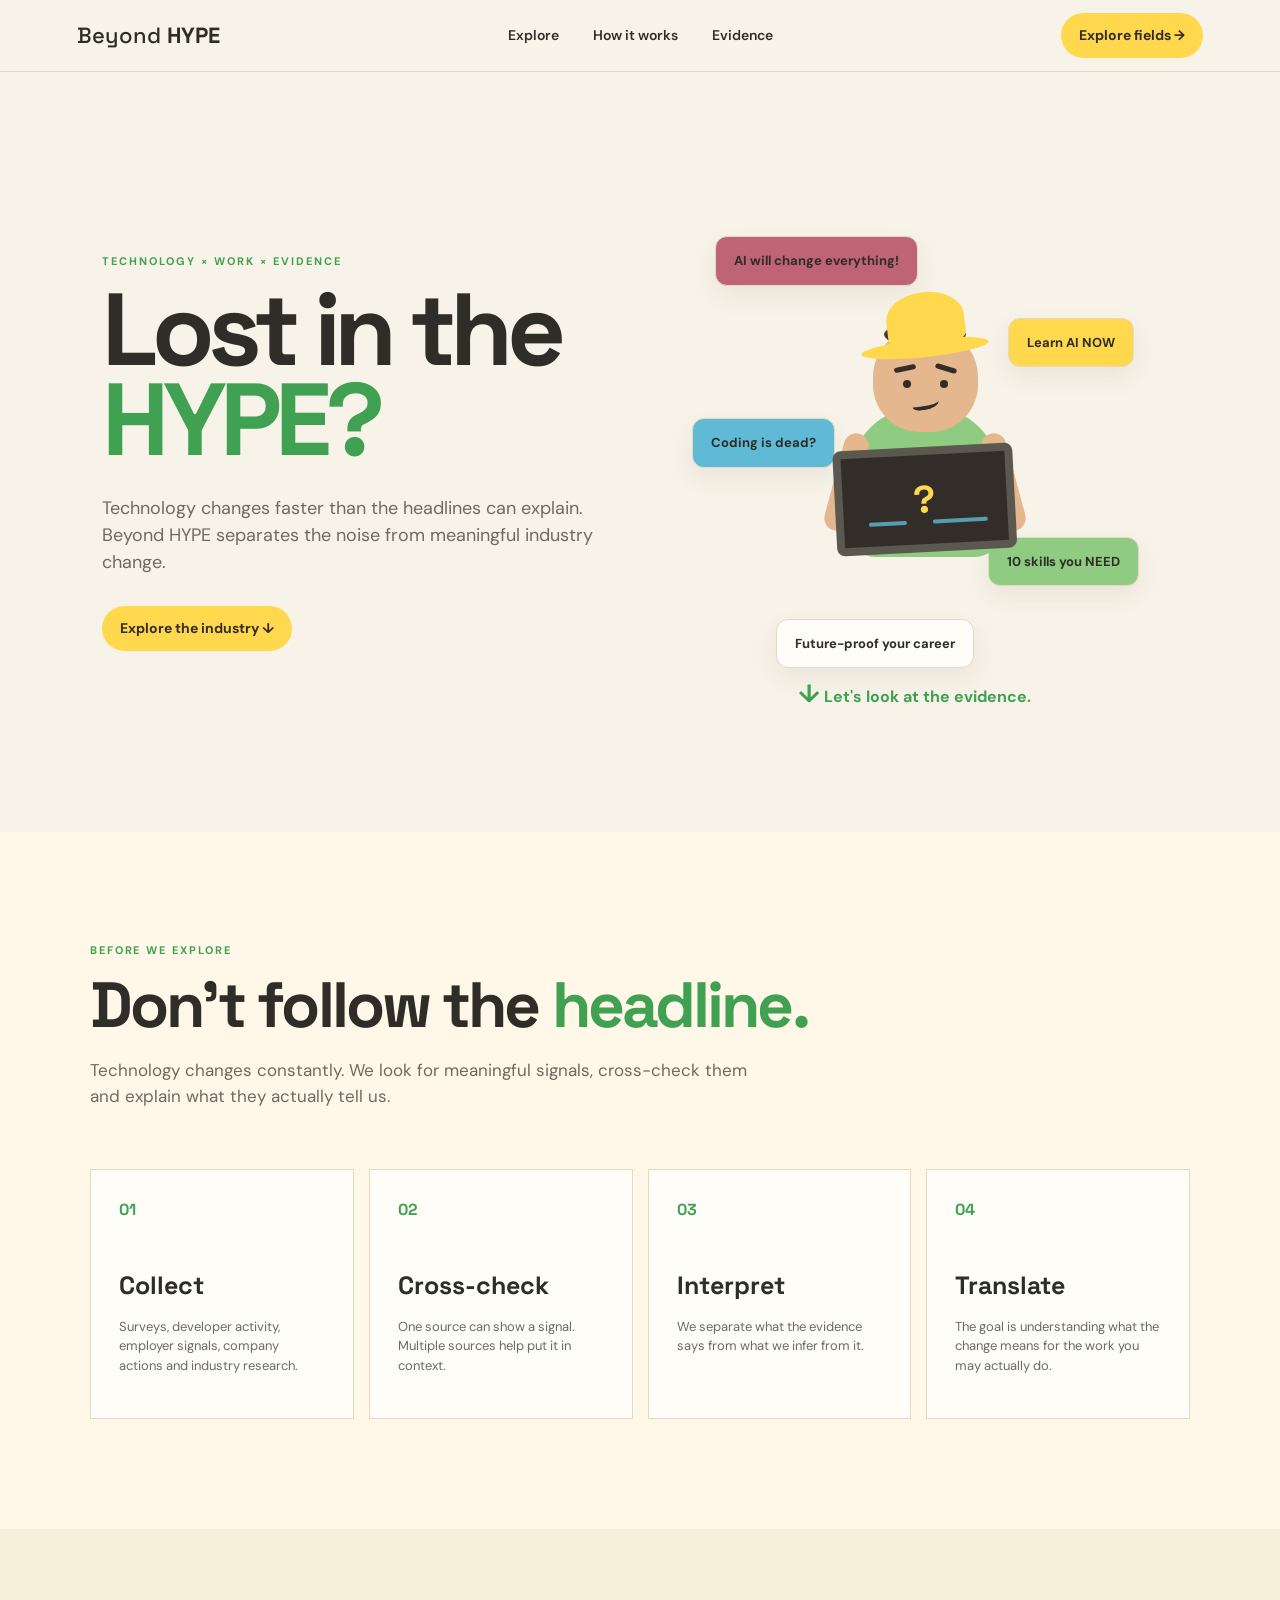
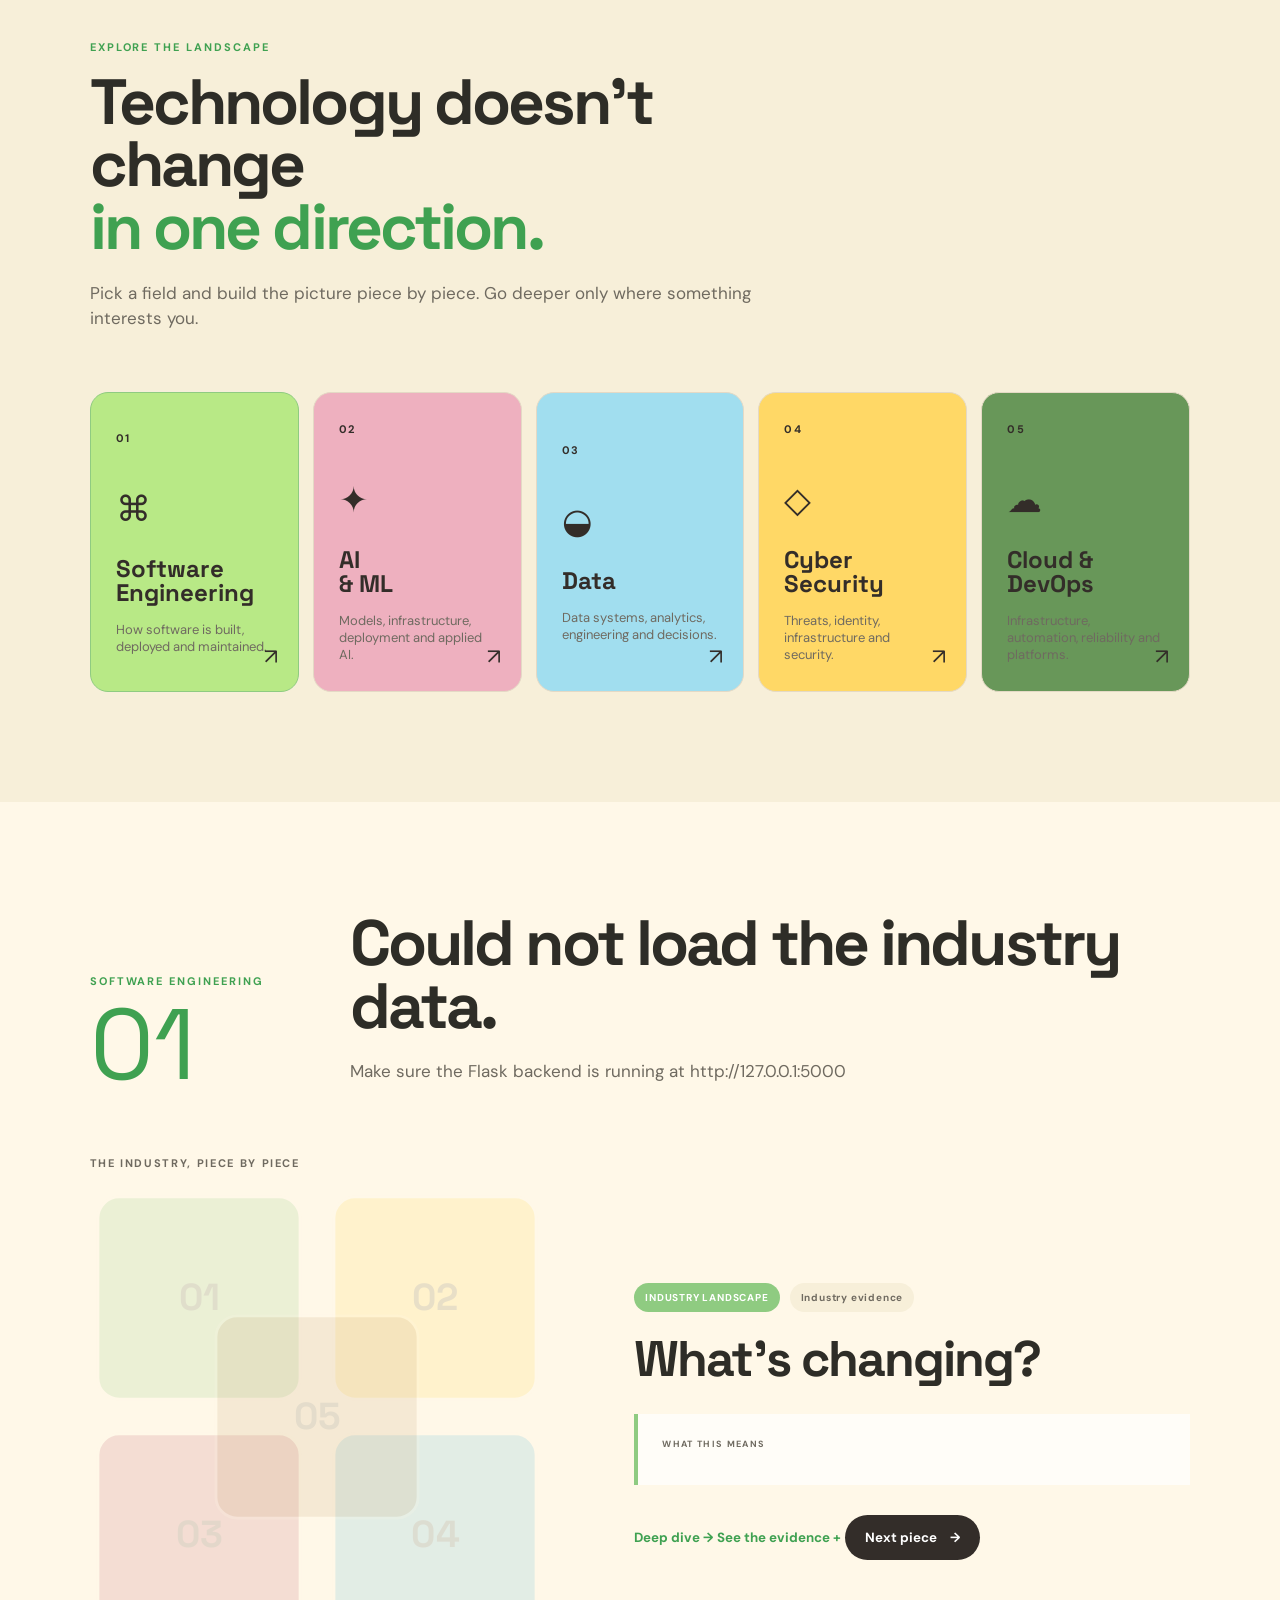
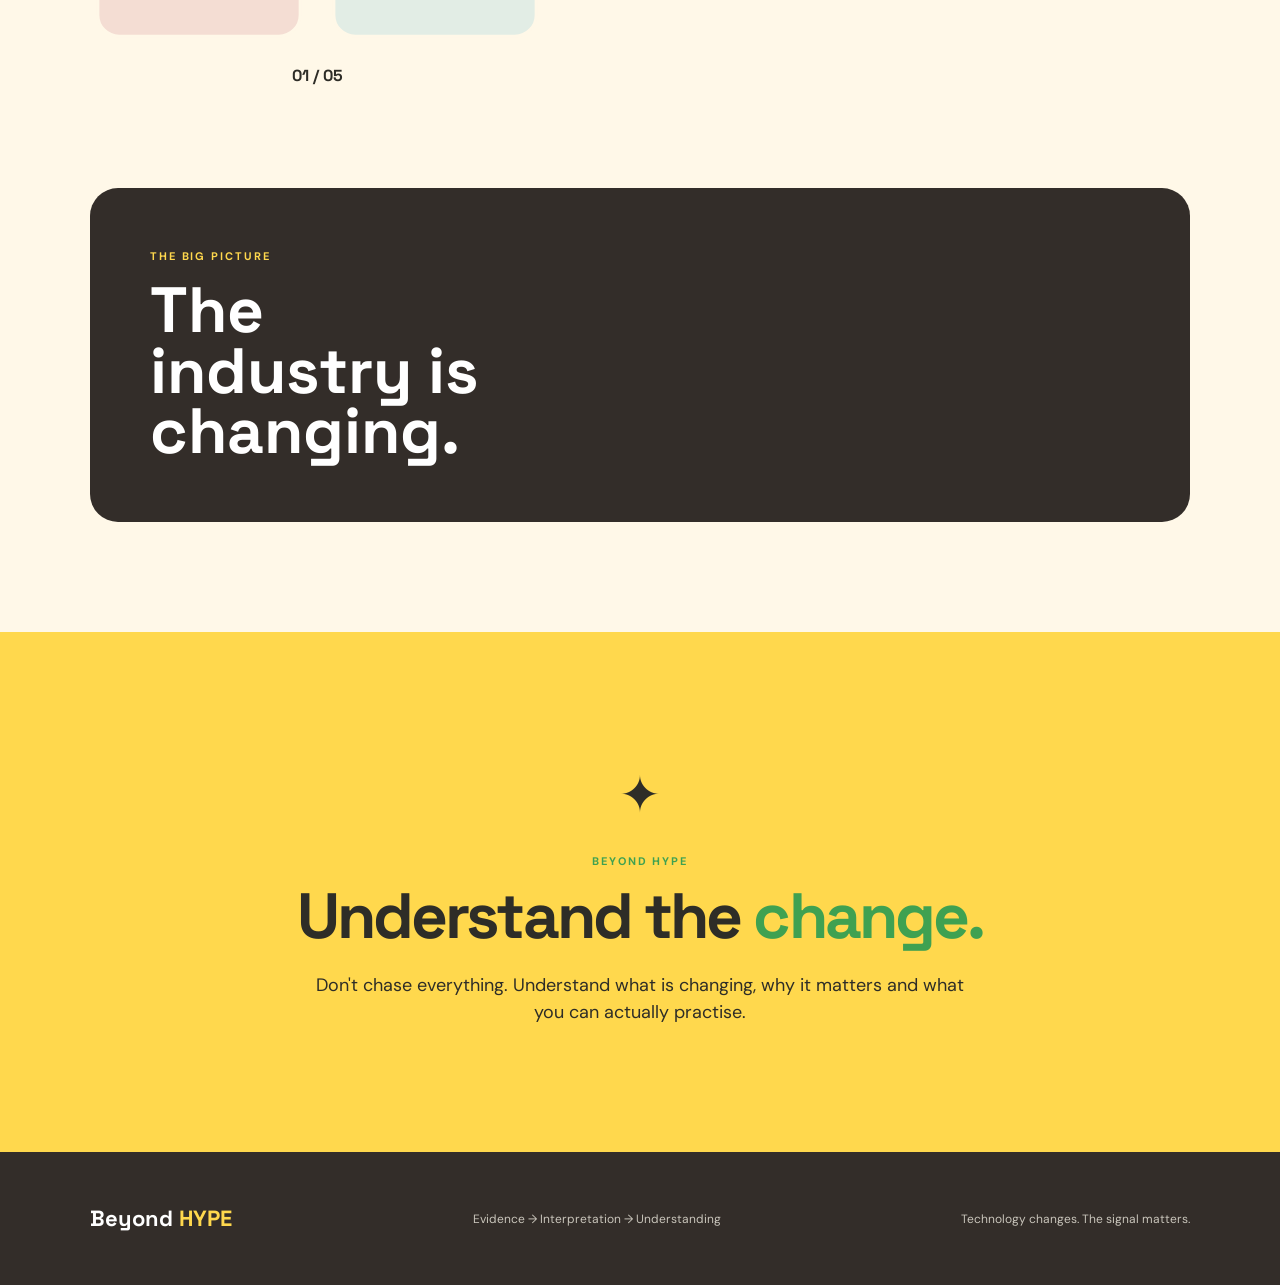
==== Frontend/index.html @ 5b71ec49 "Initial project setup" ====
<!DOCTYPE html>
<html lang="en">
<head>
    <meta charset="UTF-8">
    <meta name="viewport" content="width=device-width, initial-scale=1.0">

    <title>Beyond HYPE</title>

    <link rel="preconnect" href="https://fonts.googleapis.com">
    <link rel="preconnect" href="https://fonts.gstatic.com" crossorigin>

    <link href="https://fonts.googleapis.com/css2?family=DM+Sans:wght@400;500;600;700&family=Space+Grotesk:wght@500;600;700&display=swap" rel="stylesheet">

    <link rel="stylesheet" href="style.css">
</head>

<body>

<!-- ================= NAVBAR ================= -->

<nav class="navbar">

    <div class="nav-logo">
        <span>Beyond</span> HYPE
    </div>

    <div class="nav-links">
        <a href="#explore">Explore</a>
        <a href="#shifts">How it works</a>
        <a href="#method">Evidence</a>
    </div>

    <a href="#explore" class="nav-button">
        Explore fields →
    </a>

</nav>


<!-- ================= HERO ================= -->

<header class="hero">

    <div class="hero-copy">

        <div class="eyebrow">
            TECHNOLOGY × WORK × EVIDENCE
        </div>

        <h1>
            Lost
            in the <span>HYPE?</span>
        </h1>

        <p>
            Technology changes faster than the headlines can explain.
            Beyond HYPE separates the noise from meaningful industry change.
        </p>

        <a href="#explore" class="hero-button">
            Explore the industry ↓
        </a>

    </div>


    <div class="hero-visual">

        <div class="hype-cloud">

            <div class="hype-card card-a">
                AI will change everything!
            </div>

            <div class="hype-card card-b">
                Learn AI NOW
            </div>

            <div class="hype-card card-c">
                Coding is dead?
            </div>

            <div class="hype-card card-d">
                10 skills you NEED
            </div>

            <div class="hype-card card-e">
                Future-proof your career
            </div>

        </div>


        <div class="student-character">

            <div class="student-hat">
                <div class="hat-top"></div>
                <div class="hat-brim"></div>
            </div>

            <div class="character-head">

                <div class="hair"></div>

                <div class="eye eye-left"></div>
                <div class="eye eye-right"></div>

                <div class="brow brow-left"></div>
                <div class="brow brow-right"></div>

                <div class="confused-mouth"></div>

            </div>


            <div class="character-body">

                <div class="character-arm left"></div>
                <div class="character-arm right"></div>

            </div>


            <div class="laptop">

                <div class="laptop-screen">

                    <div class="screen-question">?</div>
                    <div class="screen-line line-one"></div>
                    <div class="screen-line line-two"></div>

                </div>

            </div>

        </div>


        <div class="hero-note">

            <span>↓</span>
            Let's look at the evidence.

        </div>

    </div>

</header>


<!-- ================= METHOD / TRUST ================= -->

<section class="evidence-section" id="method">

    <div class="section-heading">

        <div class="eyebrow">
            BEFORE WE EXPLORE
        </div>

        <h2>
            Don't follow the <span>headline.</span>
        </h2>

        <p>
            Technology changes constantly. We look for meaningful signals,
            cross-check them and explain what they actually tell us.
        </p>

    </div>


    <div class="evidence-method">

        <div class="method-card">

            <span>01</span>

            <h3>Collect</h3>

            <p>
                Surveys, developer activity, employer signals,
                company actions and industry research.
            </p>

        </div>


        <div class="method-card">

            <span>02</span>

            <h3>Cross-check</h3>

            <p>
                One source can show a signal.
                Multiple sources help put it in context.
            </p>

        </div>


        <div class="method-card">

            <span>03</span>

            <h3>Interpret</h3>

            <p>
                We separate what the evidence says
                from what we infer from it.
            </p>

        </div>


        <div class="method-card">

            <span>04</span>

            <h3>Translate</h3>

            <p>
                The goal is understanding what the change
                means for the work you may actually do.
            </p>

        </div>

    </div>

</section>


<!-- ================= EXPLORE ================= -->

<section class="explore-section" id="explore">

    <div class="section-heading">

        <div class="eyebrow">
            EXPLORE THE LANDSCAPE
        </div>

        <h2>
            Technology doesn't change<br>
            <span>in one direction.</span>
        </h2>

        <p>
            Pick a field and build the picture piece by piece.
            Go deeper only where something interests you.
        </p>

    </div>


    <div class="field-grid">

        <button class="field-card active" data-field="software">

            <span class="field-number">01</span>

            <div class="field-icon">⌘</div>

            <h3>
                Software<br>
                Engineering
            </h3>

            <p>
                How software is built, deployed and maintained.
            </p>

            <span class="field-arrow">↗</span>

        </button>


        <button class="field-card" data-field="ai">

            <span class="field-number">02</span>

            <div class="field-icon">✦</div>

            <h3>
                AI<br>
                & ML
            </h3>

            <p>
                Models, infrastructure, deployment and applied AI.
            </p>

            <span class="field-arrow">↗</span>

        </button>


        <button class="field-card" data-field="data">

            <span class="field-number">03</span>

            <div class="field-icon">◒</div>

            <h3>
                Data
            </h3>

            <p>
                Data systems, analytics, engineering and decisions.
            </p>

            <span class="field-arrow">↗</span>

        </button>


        <button class="field-card" data-field="cyber">

            <span class="field-number">04</span>

            <div class="field-icon">◇</div>

            <h3>
                Cyber<br>
                Security
            </h3>

            <p>
                Threats, identity, infrastructure and security.
            </p>

            <span class="field-arrow">↗</span>

        </button>


        <button class="field-card" data-field="cloud">

            <span class="field-number">05</span>

            <div class="field-icon">☁</div>

            <h3>
                Cloud &<br>
                DevOps
            </h3>

            <p>
                Infrastructure, automation, reliability and platforms.
            </p>

            <span class="field-arrow">↗</span>

        </button>

    </div>

</section>


<!-- ================= FIELD EXPLORATION ================= -->

<section class="field-section" id="shifts">

    <div class="field-header">

        <div>

            <div class="eyebrow" id="fieldLabel">
                SOFTWARE ENGINEERING
            </div>

            <div class="field-number-large" id="fieldNumber">
                01
            </div>

        </div>


        <div class="field-intro">

            <h2 id="fieldTitle">
                Let's see what's <span>actually changing.</span>
            </h2>

            <p id="fieldDescription">
                Build the bigger picture one piece at a time.
            </p>

        </div>

    </div>


    <!-- ================= PUZZLE ================= -->

    <div class="puzzle-layout">

        <div class="puzzle-visual">

            <div class="puzzle-label">
                THE INDUSTRY, PIECE BY PIECE
            </div>


            <div class="puzzle-board">

                <div class="puzzle-piece piece-1" id="pieceOne">
                    <span>01</span>
                </div>

                <div class="puzzle-piece piece-2" id="pieceTwo">
                    <span>02</span>
                </div>

                <div class="puzzle-piece piece-3" id="pieceThree">
                    <span>03</span>
                </div>

                <div class="puzzle-piece piece-4" id="pieceFour">
                    <span>04</span>
                </div>

                <div class="puzzle-piece piece-5" id="pieceFive">
                    <span>05</span>
                </div>

            </div>


            <div class="puzzle-status">

                <span id="pieceCurrent">
                    01
                </span>

                /

                <span id="pieceProgress">
                    05
                </span>

            </div>

        </div>


        <div class="puzzle-content">

            <div class="signal-row">

                <span class="signal-badge" id="pieceStatus">
                    INDUSTRY LANDSCAPE
                </span>

                <span class="source-pill" id="pieceSource">
                    Industry evidence
                </span>

            </div>


            <h3 id="pieceTitle">
                What's changing?
            </h3>


            <div class="detail-points" id="piecePoints">
            </div>


            <div class="interpretation-box">

                <div class="mini-label">
                    WHAT THIS MEANS
                </div>

                <ul id="pieceMeaning">
                </ul>

            </div>


            <!-- OPTIONAL DEEP DIVE -->

            <button
                class="evidence-toggle"
                id="deepDiveToggle"
                type="button"
            >
                Deep dive →
            </button>


            <div
                class="evidence-drawer"
                id="deepDivePanel"
            >

                <div class="mini-label" id="deepDiveLabel">
                    DEEP DIVE
                </div>

                <h3 id="deepDiveTitle">
                    Explore further
                </h3>

                <p id="deepDiveIntro">
                </p>

                <div id="deepDiveBody">
                </div>

            </div>


            <!-- EVIDENCE -->

            <button
                class="evidence-toggle"
                id="evidenceToggle"
                type="button"
            >
                See the evidence +
            </button>


            <div
                class="evidence-drawer"
                id="pieceEvidence"
            >

                <div class="evidence-grid">

                    <div>

                        <span class="mini-label">
                            SOURCE
                        </span>

                        <strong id="evidenceSource">
                            —
                        </strong>

                    </div>


                    <div>

                        <span class="mini-label">
                            DATE
                        </span>

                        <strong id="evidenceDate">
                            —
                        </strong>

                    </div>


                    <div>

                        <span class="mini-label">
                            EVIDENCE TYPE
                        </span>

                        <strong id="evidenceType">
                            —
                        </strong>

                    </div>

                </div>


                <div class="evidence-columns">

                    <div>

                        <span class="mini-label">
                            WHAT IT SHOWS
                        </span>

                        <ul id="evidenceShows"></ul>

                    </div>


                    <div>

                        <span class="mini-label">
                            WHAT IT DOES NOT SHOW
                        </span>

                        <ul id="evidenceDoesNot"></ul>

                    </div>

                </div>

            </div>


            <button
                class="next-piece"
                id="nextPiece"
                type="button"
            >
                Next piece <span>→</span>
            </button>

        </div>

    </div>


    <!-- ================= BIG PICTURE ================= -->

    <div class="big-picture" id="bigPicture">

        <div class="big-picture-left">

            <div class="eyebrow">
                THE BIG PICTURE
            </div>

            <h2 id="bigTitle">
                The industry is changing.
            </h2>

        </div>


        <div class="big-picture-right">

            <ul id="bigPoints">
            </ul>

        </div>

    </div>

</section>


<!-- ================= FINAL TAKEAWAY ================= -->

<section class="takeaway-section">

    <div class="takeaway-mark">
        ✦
    </div>

    <div class="eyebrow">
        BEYOND HYPE
    </div>

    <h2 id="takeawayTitle">
        Understand the <span>change.</span>
    </h2>

    <p id="takeawayText">
        Don't chase everything.
        Understand what is changing, why it matters
        and what you can actually practise.
    </p>

</section>


<!-- ================= FOOTER ================= -->

<footer>

    <div class="footer-logo">
        Beyond <span>HYPE</span>
    </div>

    <p>
        Evidence → Interpretation → Understanding
    </p>

    <span>
        Technology changes. The signal matters.
    </span>

</footer>


<script src="script.js"></script>

</body>
</html>
---- Frontend/style.css ----
/* ================= RESET ================= */

* {
    margin: 0;
    padding: 0;
    box-sizing: border-box;
}

html {
    scroll-behavior: smooth;
}

body {
    font-family: "DM Sans", sans-serif;
    background: #f8f3e8;
    color: #2e2d27;
    line-height: 1.5;
}

button,
a {
    font-family: inherit;
}

button {
    cursor: pointer;
}


/* ================= COLORS ================= */

:root {
    --cream: #FFF8E8;
    --cream-dark: #F7EFD9;
    --green: #8FCB81;
    --green-dark: #3fa151;
    --pink: #bf6474;
    --yellow: #FFD84D;
    --blue: #60bad5;
    --brown: #332D29;
    --muted: #6F6A60;
    --white: #FFFDF8;
    --line: #E4D9C5;
}


/* ================= NAVBAR ================= */

.navbar {
    position: sticky;
    top: 0;
    z-index: 100;
    height: 72px;

    display: flex;
    align-items: center;
    justify-content: space-between;

    padding: 0 6vw;

    background: rgba(248, 243, 232, 0.94);
    backdrop-filter: blur(12px);

    border-bottom: 1px solid var(--line);
}

.nav-logo {
    font-family: "Space Grotesk", sans-serif;
    font-size: 22px;
    font-weight: 700;
}

.nav-logo span {
    font-weight: 500;
}

.nav-links {
    display: flex;
    gap: 34px;
}

.nav-links a {
    color: var(--brown);
    text-decoration: none;
    font-size: 14px;
    font-weight: 600;
}

.nav-button,
.hero-button {
    text-decoration: none;
    color: var(--brown);
    background: var(--yellow);
    padding: 12px 18px;
    border-radius: 30px;
    font-weight: 700;
    font-size: 14px;
}


/* ================= COMMON ================= */

section {
    padding: 110px 7vw;
}

.eyebrow {
    font-size: 11px;
    letter-spacing: 0.18em;
    font-weight: 700;
    color: var(--green-dark);
    margin-bottom: 15px;
}

.section-heading {
    max-width: 780px;
    margin-bottom: 60px;
}

.section-heading h2,
.field-intro h2,
.now-intro h2,
.emerging-copy h2,
.takeaway-section h2 {
    font-family: "Space Grotesk", sans-serif;
    font-size: clamp(40px, 5vw, 68px);
    line-height: 0.98;
    letter-spacing: -0.045em;
}

.section-heading h2 span,
.field-intro h2 span,
.now-intro h2 span,
.emerging-copy h2 span,
.takeaway-section h2 span {
    color: var(--green-dark);
}

.section-heading p,
.field-intro p,
.now-intro p,
.emerging-copy > p {
    margin-top: 22px;
    max-width: 680px;
    color: var(--muted);
    font-size: 17px;
}


/* ================= HERO ================= */

.hero {
    min-height: 760px;

    display: grid;
    grid-template-columns: 1fr 1fr;
    gap: 5vw;

    align-items: center;

    padding: 100px 8vw;

    overflow: hidden;
}

.hero-copy h1 {
    font-family: "Space Grotesk", sans-serif;
    font-size: clamp(60px, 8vw, 115px);
    line-height: 0.88;
    letter-spacing: -0.065em;
}

.hero-copy h1 span {
    color: var(--green-dark);
}

.hero-copy p {
    max-width: 560px;
    margin: 30px 0;
    color: var(--muted);
    font-size: 18px;
}

.hero-button {
    display: inline-block;
}

.hero-visual {
    min-height: 520px;
    position: relative;
}

.hype-cloud {
    position: absolute;
    inset: 20px;
}

.hype-card {
    position: absolute;
    background: var(--white);
    padding: 14px 18px;
    border-radius: 12px;
    border: 1px solid var(--line);
    box-shadow: 0 10px 25px rgba(70, 55, 35, 0.08);
    font-weight: 700;
    font-size: 13px;
    animation: float 5s ease-in-out infinite;
}

.card-a {
    top: 5%;
    left: 5%;
    background: var(--pink);
}

.card-b {
    top: 22%;
    right: 5%;
    background: var(--yellow);
}

.card-c {
    top: 43%;
    left: 0;
    background: var(--blue);
}

.card-d {
    bottom: 22%;
    right: 4%;
    background: var(--green);
}

.card-e {
    bottom: 5%;
    left: 18%;
    background: var(--white);
}

.student-character {
    position: absolute;
    width: 260px;
    height: 300px;
    left: 50%;
    top: 48%;
    transform: translate(-50%, -50%);
}

.character-head {
    width: 105px;
    height: 105px;
    background: #e4b78f;
    border-radius: 50%;
    position: absolute;
    left: 78px;
    top: 30px;
    z-index: 2;
}

.eye {
    width: 7px;
    height: 7px;
    background: var(--brown);
    border-radius: 50%;
    position: absolute;
    top: 52px;
}

.eye-left {
    left: 32px;
}

.eye-right {
    right: 32px;
}

.character-body {
    position: absolute;
    width: 150px;
    height: 150px;
    left: 55px;
    top: 115px;
    background: var(--green);
    border-radius: 70px 70px 25px 25px;
}

.character-arm {
    position: absolute;
    width: 25px;
    height: 100px;
    background: #e4b78f;
    border-radius: 20px;
    top: 25px;
}

.character-arm.left {
    left: -16px;
    transform: rotate(15deg);
}

.character-arm.right {
    right: -16px;
    transform: rotate(-15deg);
}

.laptop {
    position: absolute;
    z-index: 3;
    width: 180px;
    height: 115px;
    left: 40px;
    top: 155px;
    transform: rotate(-3deg);
}

.laptop-screen {
    width: 180px;
    height: 105px;
    background: var(--brown);
    border: 8px solid #5a584f;
    border-radius: 8px;
    display: flex;
    justify-content: center;
    align-items: center;
}

.laptop-screen span {
    color: var(--yellow);
    font-size: 38px;
    font-family: "Space Grotesk";
}

.hero-note {
    position: absolute;
    bottom: 0;
    left: 25%;
    font-weight: 700;
    color: var(--green-dark);
}

.hero-note span {
    font-size: 25px;
}

@keyframes float {
    0%, 100% {
        transform: translateY(0) rotate(-2deg);
    }

    50% {
        transform: translateY(-12px) rotate(2deg);
    }
}


/* ================= EXPLORE ================= */

.explore-section {
    background: var(--cream-dark);
}

.field-grid {
    display: grid;
    grid-template-columns: repeat(5, 1fr);
    gap: 14px;
}

.field-card {
    min-height: 300px;
    border: 1px solid var(--line);
    background: var(--white);
    border-radius: 18px;
    padding: 25px;
    text-align: left;
    position: relative;
    transition: 0.3s ease;
    color: var(--brown);
}

.field-card:hover,
.field-card.active {
    transform: translateY(-8px);
    border-color: var(--green);
}

.field-card:nth-child(1) {
    background: #B8E986;
}

.field-card:nth-child(2) {
    background: #eeb0bf;
}

.field-card:nth-child(3) {
    background: #a1deef;
}

.field-card:nth-child(4) {
    background: #FFD866;
}

.field-card:nth-child(5) {
    background: #689759;
}

.field-number {
    font-size: 11px;
    letter-spacing: 0.15em;
    font-weight: 700;
}

.field-icon {
    font-size: 35px;
    margin: 40px 0 25px;
}

.field-card h3 {
    font-family: "Space Grotesk";
    font-size: 24px;
    line-height: 1;
}

.field-card p {
    color: var(--muted);
    font-size: 13px;
    margin-top: 16px;
}

.field-arrow {
    position: absolute;
    right: 20px;
    bottom: 20px;
    font-size: 22px;
}


/* ================= FIELD SECTION ================= */

.field-section {
    background: var(--cream);
}

.field-header {
    display: grid;
    grid-template-columns: 0.4fr 1.6fr;
    gap: 50px;
    align-items: end;
    margin-bottom: 70px;
}

.field-number-large {
    font-family: "Space Grotesk";
    font-size: 100px;
    line-height: 0.8;
    color: #3fa151;
    opacity: 1.00;
}

.puzzle-layout {
    display: grid;
    grid-template-columns: 0.9fr 1.1fr;
    gap: 7vw;
    align-items: center;
}

.puzzle-visual {
    position: sticky;
    top: 130px;
}

.puzzle-label {
    font-size: 11px;
    font-weight: 700;
    letter-spacing: 0.15em;
    margin-bottom: 18px;
    color: var(--muted);
}

.puzzle-board {
    width: min(460px, 100%);
    aspect-ratio: 1;
    position: relative;
    margin: auto;
}

.puzzle-piece {
    position: absolute;
    width: 48%;
    height: 48%;
    border-radius: 24px;
    border: 3px solid var(--cream);
    display: flex;
    align-items: center;
    justify-content: center;
    font-family: "Space Grotesk";
    font-size: 40px;
    font-weight: 700;
    opacity: 0.18;
    transform: scale(0.94);
    transition: 0.6s ease;
}

.puzzle-piece span {
    opacity: 0.6;
}

.puzzle-piece.active {
    opacity: 1;
    transform: scale(1);
}

.puzzle-piece.done {
    opacity: 0.75;
    transform: scale(0.98);
}

.piece-1 {
    left: 0;
    top: 0;
    background: var(--green);
}

.piece-2 {
    right: 0;
    top: 0;
    background: var(--yellow);
}

.piece-3 {
    left: 0;
    bottom: 0;
    background: var(--pink);
}

.piece-4 {
    right: 0;
    bottom: 0;
    background: var(--blue);
}

.piece-5 {
    left: 26%;
    top: 26%;
    background: #c7a77a;
}

.puzzle-status {
    text-align: center;
    margin-top: 20px;
    font-family: "Space Grotesk";
    font-weight: 700;
}

.puzzle-content {
    max-width: 720px;
}

.signal-row {
    display: flex;
    align-items: center;
    gap: 10px;
    margin-bottom: 22px;
    flex-wrap: wrap;
}

.signal-badge,
.source-pill {
    padding: 7px 11px;
    border-radius: 20px;
    font-size: 10px;
    letter-spacing: 0.08em;
    font-weight: 700;
}

.signal-badge {
    background: var(--green);
    color: white;
}

.source-pill {
    background: var(--cream-dark);
    color: var(--muted);
}

.puzzle-content h3 {
    font-family: "Space Grotesk";
    font-size: clamp(30px, 4vw, 50px);
    line-height: 1;
    letter-spacing: -0.04em;
    margin-bottom: 30px;
}

.detail-points ul,
.interpretation-box ul,
.big-picture-right ul {
    list-style: none;
}

.detail-point {
    display: flex;
    gap: 14px;
    padding: 12px 0;
    border-bottom: 1px solid var(--line);
    font-size: 15px;
}

.detail-point::before {
    content: "•";
    color: var(--green-dark);
    font-size: 20px;
    line-height: 1;
}

.interpretation-box {
    background: var(--white);
    padding: 24px;
    margin-top: 28px;
    border-left: 4px solid var(--green);
}

.mini-label {
    display: block;
    font-size: 9px;
    letter-spacing: 0.15em;
    font-weight: 700;
    color: var(--muted);
    margin-bottom: 10px;
}

.interpretation-box li {
    font-size: 14px;
    margin: 7px 0;
}

.evidence-toggle {
    background: none;
    border: none;
    margin-top: 22px;
    font-weight: 700;
    color: var(--green-dark);
    padding: 0;
}

.evidence-drawer {
    display: none;
    margin-top: 18px;
    padding: 22px;
    background: #eee7da;
    border-radius: 12px;
}

.evidence-drawer.open {
    display: block;
}

.evidence-grid {
    display: grid;
    grid-template-columns: repeat(3, 1fr);
    gap: 20px;
    margin-bottom: 25px;
}

.evidence-grid strong {
    display: block;
    font-size: 13px;
}

.evidence-columns {
    display: grid;
    grid-template-columns: 1fr 1fr;
    gap: 30px;
}

.evidence-columns ul {
    padding-left: 17px;
}

.evidence-columns li {
    font-size: 12px;
    margin-bottom: 7px;
}

.next-piece {
    margin-top: 30px;
    background: var(--brown);
    color: white;
    border: none;
    padding: 14px 20px;
    border-radius: 30px;
    font-weight: 700;
}

.next-piece span {
    margin-left: 10px;
}


/* ================= BIG PICTURE ================= */

.big-picture {
    margin-top: 100px;
    padding: 60px;
    background: var(--brown);
    color: white;
    border-radius: 28px;

    display: grid;
    grid-template-columns: 0.8fr 1.2fr;
    gap: 60px;
}

.big-picture .eyebrow {
    color: var(--yellow);
}

.big-picture h2 {
    font-family: "Space Grotesk";
    font-size: clamp(38px, 5vw, 65px);
    line-height: 0.95;
}

.big-picture-right li {
    padding: 14px 0;
    border-bottom: 1px solid rgba(255,255,255,0.18);
    font-size: 16px;
}


/* ================= NOW WHAT ================= */

.now-section {
    background: #e5eddc;
}

.now-intro {
    max-width: 800px;
    margin-bottom: 55px;
}

.action-grid {
    display: grid;
    grid-template-columns: repeat(3, 1fr);
    gap: 18px;
}

.action-card {
    background: var(--white);
    padding: 30px;
    min-height: 230px;
    border-radius: 18px;
    border: 1px solid var(--line);
}

.action-card span {
    display: block;
    color: var(--green-dark);
    font-size: 12px;
    font-weight: 700;
    margin-bottom: 35px;
}

.action-card h3 {
    font-family: "Space Grotesk";
    font-size: 24px;
    margin-bottom: 12px;
}

.action-card li {
    margin: 7px 0;
    font-size: 14px;
}


/* ================= ROLES ================= */

.roles-section {
    background: var(--cream-dark);
}

.roles-grid {
    display: grid;
    grid-template-columns: repeat(3, 1fr);
    gap: 20px;
}

.role-card {
    background: var(--white);
    padding: 30px;
    border-radius: 18px;
    border: 1px solid var(--line);
}

.role-top {
    display: flex;
    justify-content: space-between;
    align-items: center;
    margin-bottom: 35px;
}

.role-category {
    font-size: 10px;
    font-weight: 700;
    letter-spacing: 0.12em;
    color: var(--muted);
}

.role-status {
    font-size: 10px;
    font-weight: 700;
    padding: 6px 9px;
    border-radius: 20px;
}

.role-status.evolving {
    background: #dbe8d5;
    color: #496244;
}

.role-status.exposure {
    background: #f1d4ce;
    color: #864f47;
}

.role-status.growing {
    background: #d8e8ef;
    color: #426777;
}

.role-card h3 {
    font-family: "Space Grotesk";
    font-size: 28px;
    margin-bottom: 25px;
}

.task-row {
    padding: 11px 0;
    border-bottom: 1px solid var(--line);
}

.task-name {
    font-size: 13px;
    font-weight: 600;
}

.task-effect {
    display: block;
    font-size: 11px;
    color: var(--muted);
    margin-top: 3px;
}


/* ================= EMERGING ================= */

.emerging-section {
    display: grid;
    grid-template-columns: 1.2fr 0.8fr;
    gap: 80px;
    align-items: center;
    background: #dfeef0;
}

.emerging-note {
    margin-top: 30px;
    display: inline-block;
    padding: 12px 15px;
    background: var(--white);
    font-size: 12px;
    border-left: 3px solid var(--blue);
}

.emerging-list {
    border-top: 1px solid #c7d8da;
}

.emerging-item {
    display: flex;
    align-items: center;
    gap: 25px;
    padding: 25px 0;
    border-bottom: 1px solid #c7d8da;
}

.emerging-item span {
    font-family: "Space Grotesk";
    color: var(--muted);
}

.emerging-item strong {
    font-family: "Space Grotesk";
    font-size: 22px;
}


/* ================= EVIDENCE ================= */

.evidence-section {
    background: var(--cream);
}

.evidence-method {
    display: grid;
    grid-template-columns: repeat(4, 1fr);
    gap: 15px;
}

.method-card {
    padding: 28px;
    background: var(--white);
    border: 1px solid var(--line);
    min-height: 250px;
}

.method-card span {
    color: var(--green-dark);
    font-family: "Space Grotesk";
    font-weight: 700;
}

.method-card h3 {
    font-family: "Space Grotesk";
    font-size: 25px;
    margin: 45px 0 12px;
}

.method-card p {
    color: var(--muted);
    font-size: 13px;
}


/* ================= TAKEAWAY ================= */

.takeaway-section {
    text-align: center;
    background: var(--yellow);
    min-height: 520px;

    display: flex;
    flex-direction: column;
    align-items: center;
    justify-content: center;
}

.takeaway-mark {
    font-size: 50px;
    margin-bottom: 20px;
}

.takeaway-section p {
    max-width: 650px;
    margin-top: 25px;
    font-size: 18px;
}


/* ================= FOOTER ================= */

footer {
    padding: 50px 7vw;
    background: var(--brown);
    color: white;

    display: flex;
    justify-content: space-between;
    align-items: center;
    gap: 20px;
}

.footer-logo {
    font-family: "Space Grotesk";
    font-size: 22px;
    font-weight: 700;
}

.footer-logo span {
    color: var(--yellow);
}

footer p,
footer > span {
    color: #c9c5bb;
    font-size: 12px;
}


/* ================= RESPONSIVE ================= */

@media (max-width: 1000px) {

    .nav-links {
        display: none;
    }

    .hero {
        grid-template-columns: 1fr;
    }

    .field-grid {
        grid-template-columns: repeat(2, 1fr);
    }

    .puzzle-layout,
    .field-header,
    .big-picture,
    .emerging-section {
        grid-template-columns: 1fr;
    }

    .puzzle-visual {
        position: static;
    }

    .roles-grid,
    .action-grid {
        grid-template-columns: 1fr 1fr;
    }

    .evidence-method {
        grid-template-columns: 1fr 1fr;
    }
}

@media (max-width: 650px) {

    section {
        padding: 75px 5vw;
    }

    .hero {
        padding: 70px 5vw;
    }

    .field-grid,
    .roles-grid,
    .action-grid,
    .evidence-method {
        grid-template-columns: 1fr;
    }

    .big-picture {
        padding: 35px 25px;
    }

    .evidence-grid,
    .evidence-columns {
        grid-template-columns: 1fr;
    }

    .navbar {
        padding: 0 5vw;
    }

    .nav-button {
        display: none;
    }

    footer {
        flex-direction: column;
        align-items: flex-start;
    }
}

/* ================= STUDENT CHARACTER ================= */

.student-hat {
    position: absolute;
    z-index: 6;
    width: 125px;
    height: 70px;
    left: 68px;
    top: 0;
}

.hat-top {
    position: absolute;
    width: 78px;
    height: 52px;
    left: 23px;
    top: 0;

    background: var(--yellow);

    border-radius: 55% 55% 18% 18%;

    transform: rotate(-7deg);
}

.hat-brim {
    position: absolute;
    width: 128px;
    height: 18px;
    left: -2px;
    bottom: 5px;

    background: var(--yellow);

    border-radius: 50%;

    transform: rotate(-6deg);
}


/* FACE */

.character-head {
    width: 105px;
    height: 105px;

    background: #e4b78f;

    border-radius: 48% 48% 45% 45%;

    position: absolute;

    left: 78px;
    top: 35px;

    z-index: 4;
}


/* little hair showing under hat */

.hair {
    position: absolute;

    width: 82px;
    height: 25px;

    left: 11px;
    top: -5px;

    background: #49382e;

    border-radius: 50%;
}


/* EYES */

.eye {
    position: absolute;

    width: 8px;
    height: 8px;

    background: var(--brown);

    border-radius: 50%;

    top: 53px;

    z-index: 2;
}

.eye-left {
    left: 30px;
}

.eye-right {
    right: 30px;
}


/* CONFUSED EYEBROWS */

.brow {
    position: absolute;

    width: 22px;
    height: 5px;

    background: var(--brown);

    border-radius: 10px;

    top: 39px;
}

.brow-left {
    left: 21px;
    transform: rotate(-12deg);
}

.brow-right {
    right: 21px;
    transform: rotate(17deg);
}


/* LOPSIDED / CONFUSED MOUTH */

.confused-mouth {
    position: absolute;

    width: 27px;
    height: 13px;

    left: 39px;
    top: 70px;

    border-bottom: 4px solid var(--brown);

    border-radius: 0 0 60% 35%;

    transform: rotate(-8deg);
}


/* BODY */

.character-body {
    position: absolute;

    width: 150px;
    height: 150px;

    left: 55px;
    top: 115px;

    background: var(--green);

    border-radius: 70px 70px 25px 25px;

    z-index: 2;
}


/* ARMS */

.character-arm {
    position: absolute;

    width: 25px;
    height: 100px;

    background: #e4b78f;

    border-radius: 20px;

    top: 25px;
}

.character-arm.left {
    left: -16px;
    transform: rotate(15deg);
}

.character-arm.right {
    right: -16px;
    transform: rotate(-15deg);
}


/* LAPTOP */

.laptop {
    position: absolute;

    z-index: 7;

    width: 180px;
    height: 115px;

    left: 40px;
    top: 155px;

    transform: rotate(-3deg);
}

.laptop-screen {
    width: 180px;
    height: 105px;

    background: var(--brown);

    border: 8px solid #5a584f;

    border-radius: 8px;

    position: relative;

    display: flex;
    align-items: center;
    justify-content: center;
}

.screen-question {
    color: var(--yellow);

    font-family: "Space Grotesk";

    font-size: 38px;

    font-weight: 700;
}

.screen-line {
    position: absolute;

    height: 4px;

    background: var(--blue);

    border-radius: 4px;

    opacity: 0.8;
}

.line-one {
    width: 38px;
    left: 25px;
    bottom: 20px;
}

.line-two {
    width: 55px;
    right: 20px;
    bottom: 20px;
}

/* =========================================================
   DEEP DIVE
   Uses the existing Beyond HYPE visual language
========================================================= */

#deepDivePanel {
    margin-top: 14px;
}

#deepDivePanel h3 {
    margin: 8px 0 10px;
}

#deepDivePanel > p {
    margin-bottom: 18px;
    color: var(--muted);
    line-height: 1.6;
}

.deep-dive-list {
    display: grid;
    gap: 12px;
}

.deep-dive-item {
    padding: 14px 16px;
    border-left: 3px solid var(--green);
    background: rgba(255,255,255,0.45);
}

.deep-dive-item strong {
    display: block;
    margin-bottom: 5px;
}

.deep-dive-item p {
    margin: 0;
    color: var(--muted);
    line-height: 1.55;
}

.deep-dive-step {
    display: grid;
    grid-template-columns: 42px 1fr;
    gap: 12px;
    align-items: start;
    padding: 12px 0;
    border-bottom: 1px solid var(--line);
}

.deep-dive-step:last-child {
    border-bottom: none;
}

.deep-dive-step > span {
    font-weight: 700;
    font-family: "Space Grotesk", sans-serif;
}

.deep-dive-step h4 {
    margin: 0 0 4px;
    font-size: 0.95rem;
}

.deep-dive-step p {
    margin: 0;
    color: var(--muted);
    line-height: 1.5;
}

.deep-dive-tags {
    display: flex;
    flex-wrap: wrap;
    gap: 8px;
    margin-top: 14px;
}

.deep-dive-tag {
    padding: 7px 10px;
    border: 1px solid var(--line);
    font-size: 0.78rem;
    font-weight: 600;
    background: var(--white);
}

@media (max-width: 700px) {

    .deep-dive-step {
        grid-template-columns: 32px 1fr;
    }

}
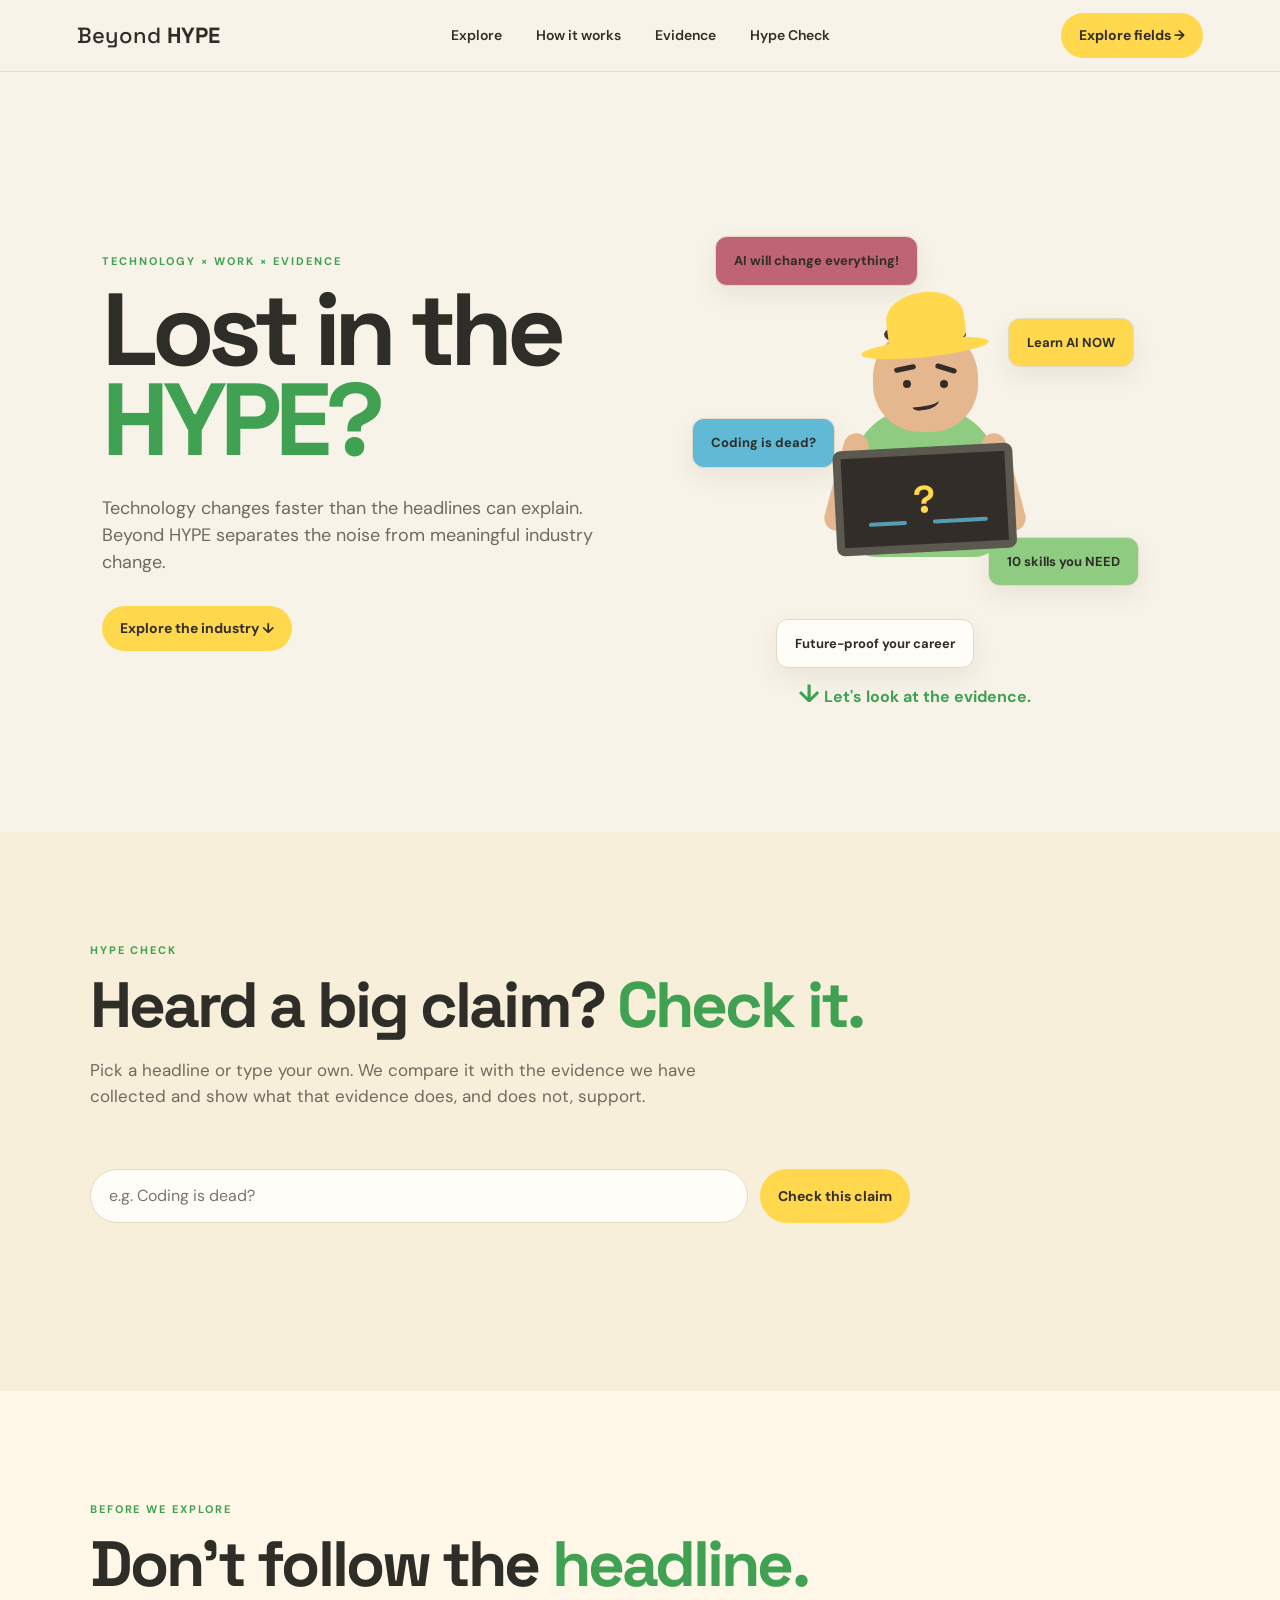
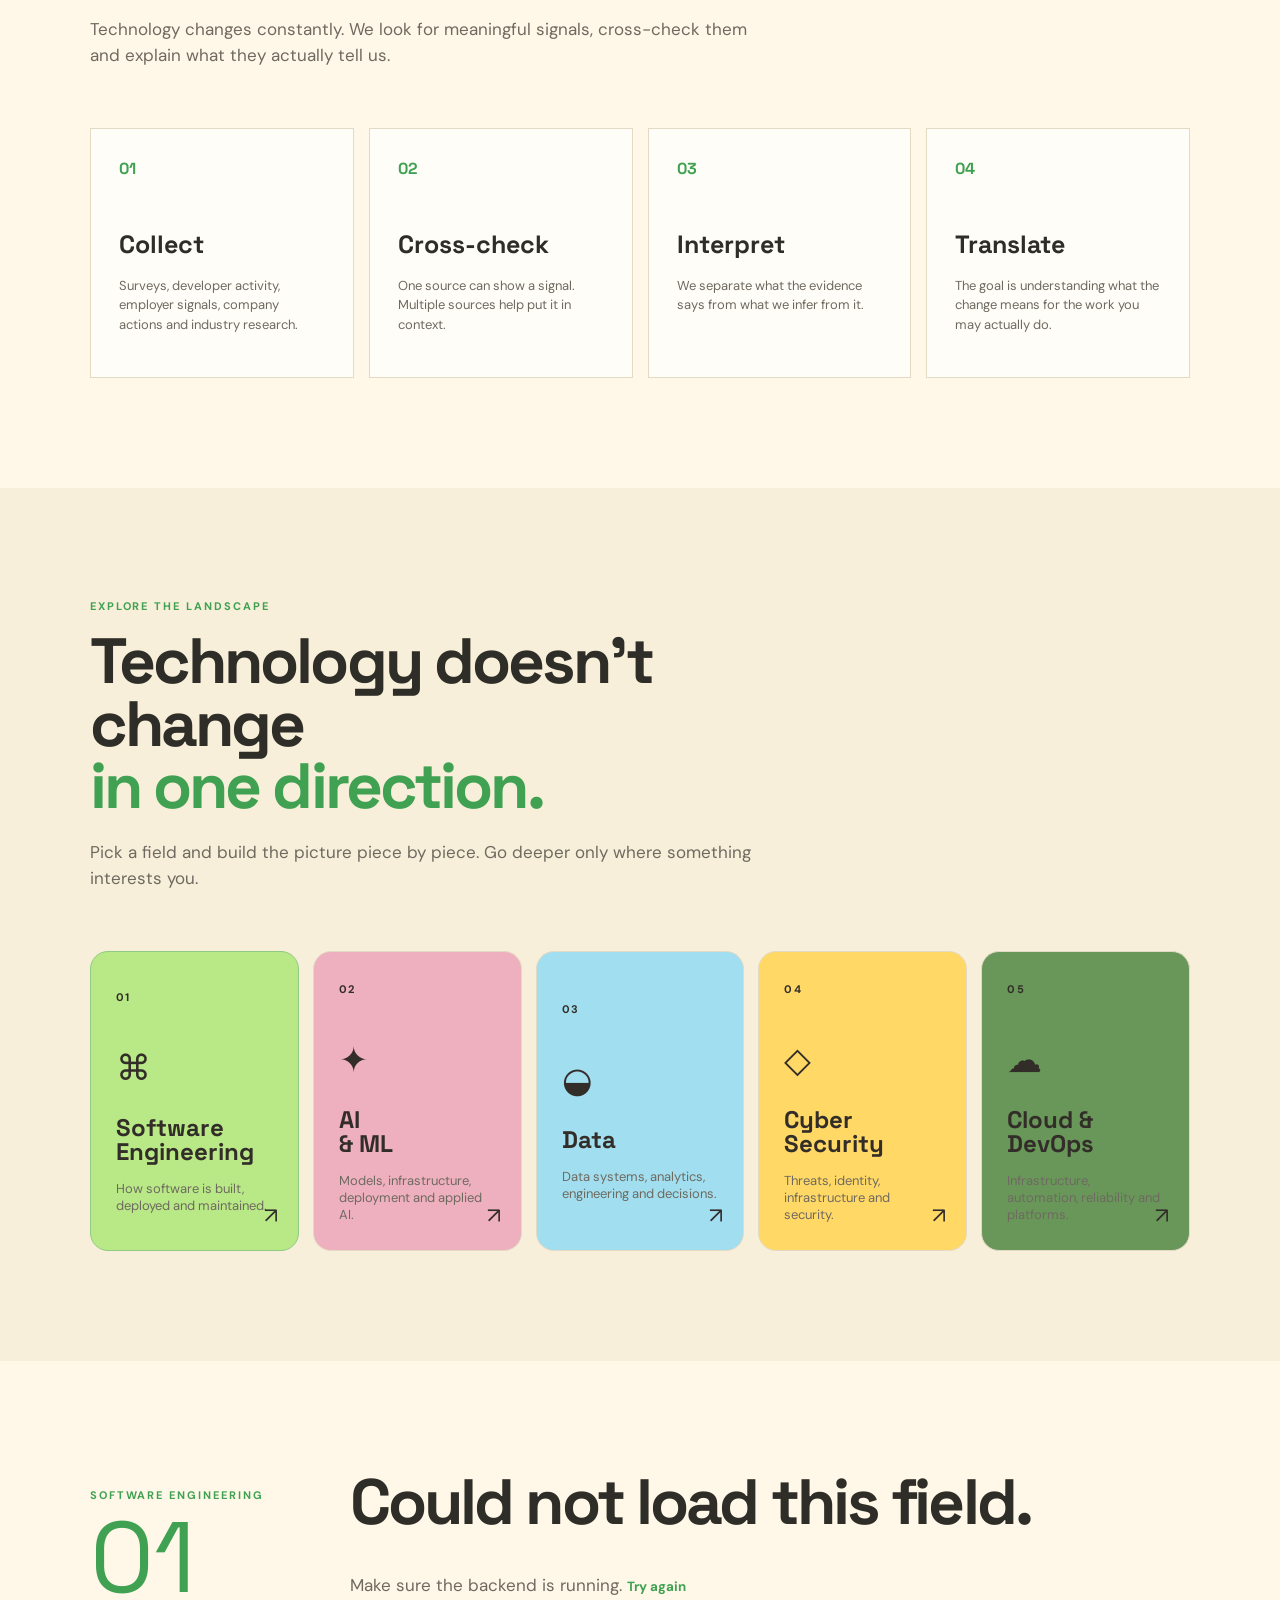
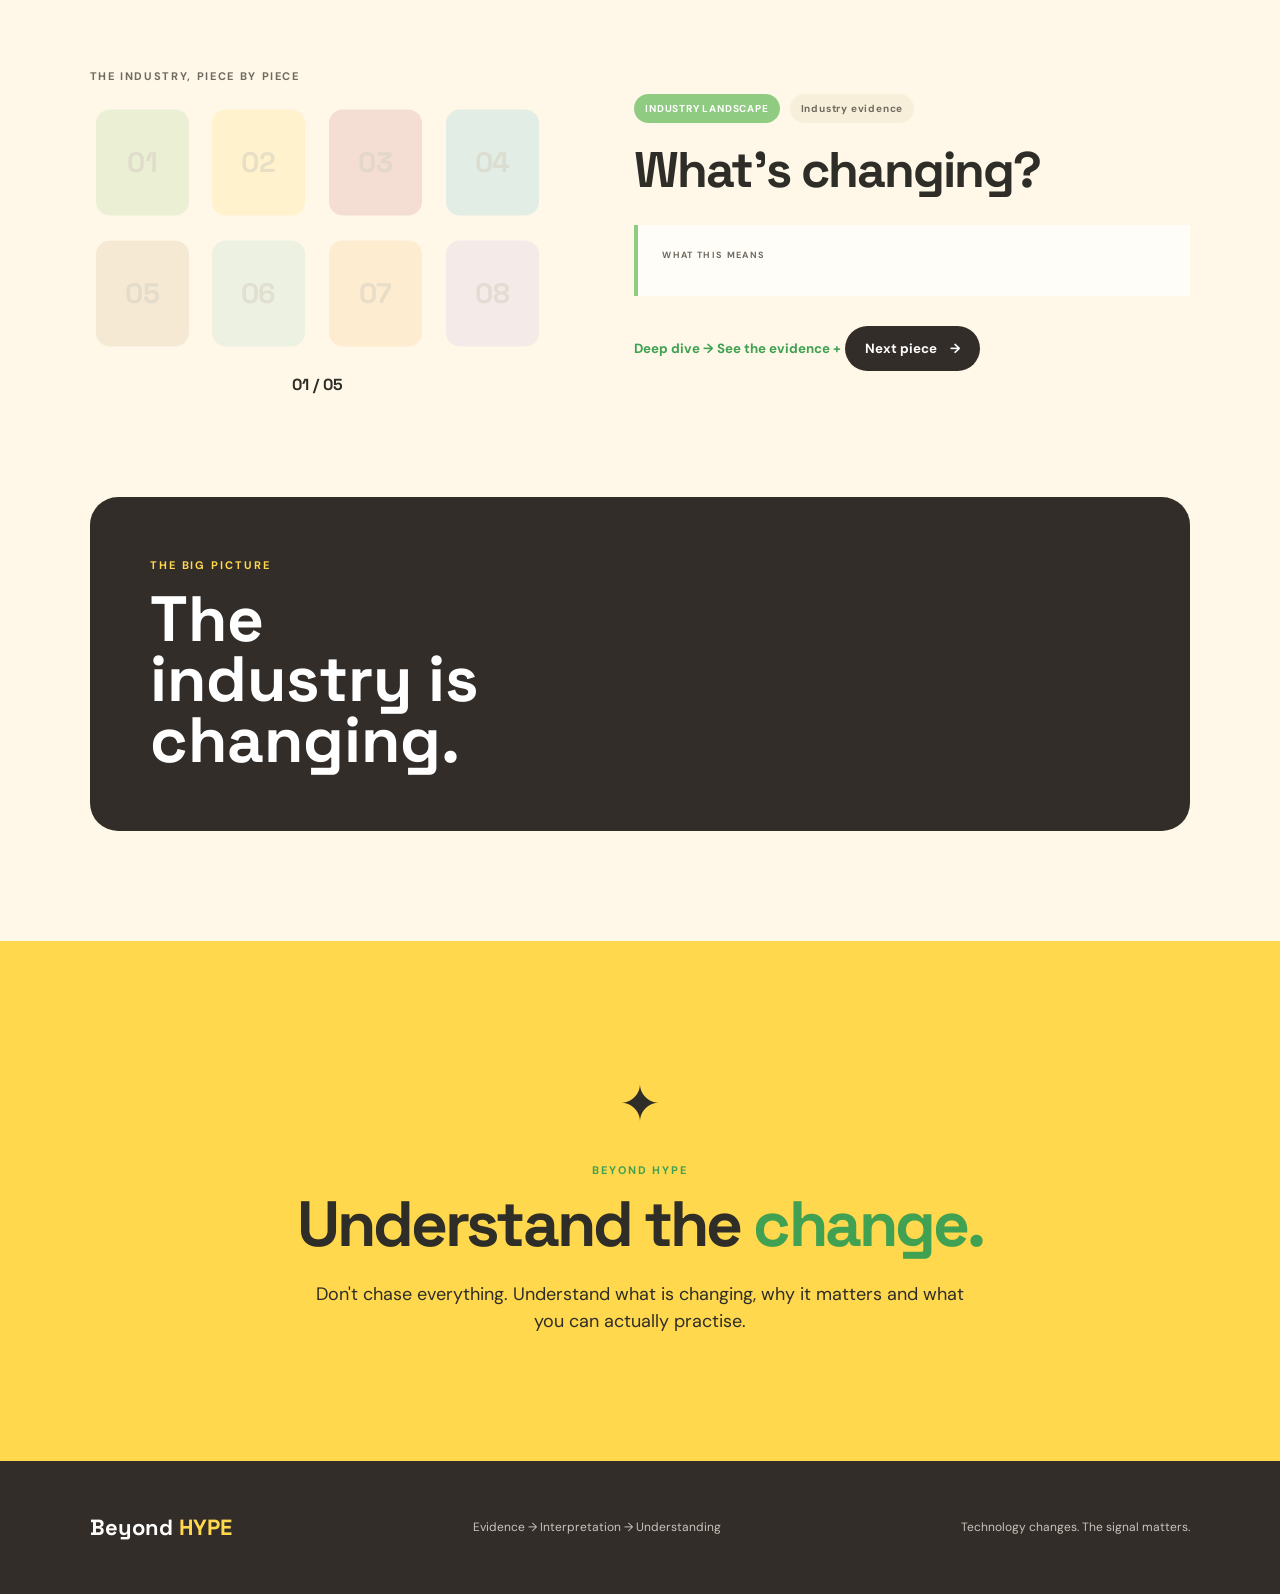
==== commit 3250fa48: "16 commit" ====
--- a/Frontend/index.html
+++ b/Frontend/index.html
@@ -1,5 +1,6 @@
 <!DOCTYPE html>
 <html lang="en">
+
 <head>
     <meta charset="UTF-8">
     <meta name="viewport" content="width=device-width, initial-scale=1.0">
@@ -9,687 +10,715 @@
     <link rel="preconnect" href="https://fonts.googleapis.com">
     <link rel="preconnect" href="https://fonts.gstatic.com" crossorigin>
 
-    <link href="https://fonts.googleapis.com/css2?family=DM+Sans:wght@400;500;600;700&family=Space+Grotesk:wght@500;600;700&display=swap" rel="stylesheet">
+    <link
+        href="https://fonts.googleapis.com/css2?family=DM+Sans:wght@400;500;600;700&family=Space+Grotesk:wght@500;600;700&display=swap"
+        rel="stylesheet">
 
     <link rel="stylesheet" href="style.css">
 </head>
 
 <body>
 
-<!-- ================= NAVBAR ================= -->
-
-<nav class="navbar">
-
-    <div class="nav-logo">
-        <span>Beyond</span> HYPE
-    </div>
-
-    <div class="nav-links">
-        <a href="#explore">Explore</a>
-        <a href="#shifts">How it works</a>
-        <a href="#method">Evidence</a>
-    </div>
-
-    <a href="#explore" class="nav-button">
-        Explore fields →
-    </a>
-
-</nav>
-
-
-<!-- ================= HERO ================= -->
-
-<header class="hero">
-
-    <div class="hero-copy">
+    <!-- ================= NAVBAR ================= -->
+
+    <nav class="navbar">
+
+        <div class="nav-logo">
+            <span>Beyond</span> HYPE
+        </div>
+
+        <div class="nav-links">
+            <a href="#explore">Explore</a>
+            <a href="#shifts">How it works</a>
+            <a href="#method">Evidence</a>
+            <a href="#hypecheck">Hype Check</a>
+        </div>
+
+        <a href="#explore" class="nav-button">
+            Explore fields →
+        </a>
+
+    </nav>
+
+
+    <!-- ================= HERO ================= -->
+
+    <header class="hero">
+
+        <div class="hero-copy">
+
+            <div class="eyebrow">
+                TECHNOLOGY × WORK × EVIDENCE
+            </div>
+
+            <h1>
+                Lost
+                in the <span>HYPE?</span>
+            </h1>
+
+            <p>
+                Technology changes faster than the headlines can explain.
+                Beyond HYPE separates the noise from meaningful industry change.
+            </p>
+
+            <a href="#explore" class="hero-button">
+                Explore the industry ↓
+            </a>
+
+        </div>
+
+
+        <div class="hero-visual">
+
+            <div class="hype-cloud">
+
+                <div class="hype-card card-a">
+                    AI will change everything!
+                </div>
+
+                <div class="hype-card card-b">
+                    Learn AI NOW
+                </div>
+
+                <div class="hype-card card-c">
+                    Coding is dead?
+                </div>
+
+                <div class="hype-card card-d">
+                    10 skills you NEED
+                </div>
+
+                <div class="hype-card card-e">
+                    Future-proof your career
+                </div>
+
+            </div>
+
+
+            <div class="student-character">
+
+                <div class="student-hat">
+                    <div class="hat-top"></div>
+                    <div class="hat-brim"></div>
+                </div>
+
+                <div class="character-head">
+
+                    <div class="hair"></div>
+
+                    <div class="eye eye-left"></div>
+                    <div class="eye eye-right"></div>
+
+                    <div class="brow brow-left"></div>
+                    <div class="brow brow-right"></div>
+
+                    <div class="confused-mouth"></div>
+
+                </div>
+
+
+                <div class="character-body">
+
+                    <div class="character-arm left"></div>
+                    <div class="character-arm right"></div>
+
+                </div>
+
+
+                <div class="laptop">
+
+                    <div class="laptop-screen">
+
+                        <div class="screen-question">?</div>
+                        <div class="screen-line line-one"></div>
+                        <div class="screen-line line-two"></div>
+
+                    </div>
+
+                </div>
+
+            </div>
+
+
+            <div class="hero-note">
+
+                <span>↓</span>
+                Let's look at the evidence.
+
+            </div>
+
+        </div>
+
+    </header>
+    <!-- ================= HYPE CHECK ================= -->
+
+    <section class="hype-section" id="hypecheck">
+
+        <div class="section-heading">
+
+            <div class="eyebrow">HYPE CHECK</div>
+
+            <h2>Heard a big claim? <span>Check it.</span></h2>
+
+            <p>
+                Pick a headline or type your own. We compare it with the
+                evidence we have collected and show what that evidence does,
+                and does not, support.
+            </p>
+
+        </div>
+
+        <div class="hype-input-row">
+            <input type="text" id="hypeInput" maxlength="200" placeholder="e.g. Coding is dead?"
+                aria-label="Type a claim to check">
+            <button type="button" id="hypeButton" class="hero-button">
+                Check this claim
+            </button>
+        </div>
+
+        <div class="hype-chips" id="hypeChips"></div>
+
+        <div class="hype-result" id="hypeResult" aria-live="polite"></div>
+
+    </section>
+
+
+    <!-- ================= METHOD / TRUST ================= -->
+
+    <section class="evidence-section" id="method">
+
+        <div class="section-heading">
+
+            <div class="eyebrow">
+                BEFORE WE EXPLORE
+            </div>
+
+            <h2>
+                Don't follow the <span>headline.</span>
+            </h2>
+
+            <p>
+                Technology changes constantly. We look for meaningful signals,
+                cross-check them and explain what they actually tell us.
+            </p>
+
+        </div>
+
+
+        <div class="evidence-method">
+
+            <div class="method-card">
+
+                <span>01</span>
+
+                <h3>Collect</h3>
+
+                <p>
+                    Surveys, developer activity, employer signals,
+                    company actions and industry research.
+                </p>
+
+            </div>
+
+
+            <div class="method-card">
+
+                <span>02</span>
+
+                <h3>Cross-check</h3>
+
+                <p>
+                    One source can show a signal.
+                    Multiple sources help put it in context.
+                </p>
+
+            </div>
+
+
+            <div class="method-card">
+
+                <span>03</span>
+
+                <h3>Interpret</h3>
+
+                <p>
+                    We separate what the evidence says
+                    from what we infer from it.
+                </p>
+
+            </div>
+
+
+            <div class="method-card">
+
+                <span>04</span>
+
+                <h3>Translate</h3>
+
+                <p>
+                    The goal is understanding what the change
+                    means for the work you may actually do.
+                </p>
+
+            </div>
+
+        </div>
+
+    </section>
+
+
+    <!-- ================= EXPLORE ================= -->
+
+    <section class="explore-section" id="explore">
+
+        <div class="section-heading">
+
+            <div class="eyebrow">
+                EXPLORE THE LANDSCAPE
+            </div>
+
+            <h2>
+                Technology doesn't change<br>
+                <span>in one direction.</span>
+            </h2>
+
+            <p>
+                Pick a field and build the picture piece by piece.
+                Go deeper only where something interests you.
+            </p>
+
+        </div>
+
+
+        <div class="field-grid">
+
+            <button class="field-card active" data-field="software">
+
+                <span class="field-number">01</span>
+
+                <div class="field-icon">⌘</div>
+
+                <h3>
+                    Software<br>
+                    Engineering
+                </h3>
+
+                <p>
+                    How software is built, deployed and maintained.
+                </p>
+
+                <span class="field-arrow">↗</span>
+
+            </button>
+
+
+            <button class="field-card" data-field="ai">
+
+                <span class="field-number">02</span>
+
+                <div class="field-icon">✦</div>
+
+                <h3>
+                    AI<br>
+                    & ML
+                </h3>
+
+                <p>
+                    Models, infrastructure, deployment and applied AI.
+                </p>
+
+                <span class="field-arrow">↗</span>
+
+            </button>
+
+
+            <button class="field-card" data-field="data">
+
+                <span class="field-number">03</span>
+
+                <div class="field-icon">◒</div>
+
+                <h3>
+                    Data
+                </h3>
+
+                <p>
+                    Data systems, analytics, engineering and decisions.
+                </p>
+
+                <span class="field-arrow">↗</span>
+
+            </button>
+
+
+            <button class="field-card" data-field="cyber">
+
+                <span class="field-number">04</span>
+
+                <div class="field-icon">◇</div>
+
+                <h3>
+                    Cyber<br>
+                    Security
+                </h3>
+
+                <p>
+                    Threats, identity, infrastructure and security.
+                </p>
+
+                <span class="field-arrow">↗</span>
+
+            </button>
+
+
+            <button class="field-card" data-field="cloud">
+
+                <span class="field-number">05</span>
+
+                <div class="field-icon">☁</div>
+
+                <h3>
+                    Cloud &<br>
+                    DevOps
+                </h3>
+
+                <p>
+                    Infrastructure, automation, reliability and platforms.
+                </p>
+
+                <span class="field-arrow">↗</span>
+
+            </button>
+
+        </div>
+
+    </section>
+
+
+    <!-- ================= FIELD EXPLORATION ================= -->
+
+    <section class="field-section" id="shifts">
+
+        <div class="field-header">
+
+            <div>
+
+                <div class="eyebrow" id="fieldLabel">
+                    SOFTWARE ENGINEERING
+                </div>
+
+                <div class="field-number-large" id="fieldNumber">
+                    01
+                </div>
+
+            </div>
+
+
+            <div class="field-intro">
+
+                <h2 id="fieldTitle">
+                    Let's see what's <span>actually changing.</span>
+                </h2>
+
+                <p id="fieldDescription">
+                    Build the bigger picture one piece at a time.
+                </p>
+
+            </div>
+
+        </div>
+
+
+        <!-- ================= PUZZLE ================= -->
+
+        <div class="puzzle-layout">
+
+            <div class="puzzle-visual">
+
+                <div class="puzzle-label">
+                    THE INDUSTRY, PIECE BY PIECE
+                </div>
+
+
+                <div class="puzzle-board">
+
+                    <div class="puzzle-piece piece-1" id="pieceOne">
+                        <span>01</span>
+                    </div>
+
+                    <div class="puzzle-piece piece-2" id="pieceTwo">
+                        <span>02</span>
+                    </div>
+
+                    <div class="puzzle-piece piece-3" id="pieceThree">
+                        <span>03</span>
+                    </div>
+
+                    <div class="puzzle-piece piece-4" id="pieceFour">
+                        <span>04</span>
+                    </div>
+
+                    <div class="puzzle-piece piece-5" id="pieceFive">
+                        <span>05</span>
+                    </div>
+                    <div class="puzzle-piece piece-6" id="pieceSix">
+                        <span>06</span>
+                    </div>
+
+                    <div class="puzzle-piece piece-7" id="pieceSeven">
+                        <span>07</span>
+                    </div>
+
+                    <div class="puzzle-piece piece-8" id="pieceEight">
+                        <span>08</span>
+                    </div>
+
+                </div>
+
+
+                <div class="puzzle-status">
+
+                    <span id="pieceCurrent">
+                        01
+                    </span>
+
+                    /
+
+                    <span id="pieceProgress">
+                        05
+                    </span>
+
+                </div>
+
+            </div>
+
+
+            <div class="puzzle-content">
+
+                <div class="signal-row">
+
+                    <span class="signal-badge" id="pieceStatus">
+                        INDUSTRY LANDSCAPE
+                    </span>
+
+                    <span class="source-pill" id="pieceSource">
+                        Industry evidence
+                    </span>
+
+                </div>
+
+
+                <h3 id="pieceTitle">
+                    What's changing?
+                </h3>
+
+
+                <div class="detail-points" id="piecePoints">
+                </div>
+
+
+                <div class="interpretation-box">
+
+                    <div class="mini-label">
+                        WHAT THIS MEANS
+                    </div>
+
+                    <ul id="pieceMeaning">
+                    </ul>
+
+                </div>
+
+
+                <!-- OPTIONAL DEEP DIVE -->
+
+                <button class="evidence-toggle" id="deepDiveToggle" type="button">
+                    Deep dive →
+                </button>
+
+
+                <div class="evidence-drawer" id="deepDivePanel">
+
+                    <div class="mini-label" id="deepDiveLabel">
+                        DEEP DIVE
+                    </div>
+
+                    <h3 id="deepDiveTitle">
+                        Explore further
+                    </h3>
+
+                    <p id="deepDiveIntro">
+                    </p>
+
+                    <div id="deepDiveBody">
+                    </div>
+
+                </div>
+
+
+                <!-- EVIDENCE -->
+
+                <button class="evidence-toggle" id="evidenceToggle" type="button">
+                    See the evidence +
+                </button>
+
+
+                <div class="evidence-drawer" id="pieceEvidence">
+
+                    <div class="evidence-grid">
+
+                        <div>
+
+                            <span class="mini-label">
+                                SOURCE
+                            </span>
+
+                            <strong id="evidenceSource">
+                                —
+                            </strong>
+
+                        </div>
+
+
+                        <div>
+
+                            <span class="mini-label">
+                                DATE
+                            </span>
+
+                            <strong id="evidenceDate">
+                                —
+                            </strong>
+
+                        </div>
+
+
+                        <div>
+
+                            <span class="mini-label">
+                                EVIDENCE TYPE
+                            </span>
+
+                            <strong id="evidenceType">
+                                —
+                            </strong>
+
+                        </div>
+
+                    </div>
+
+
+                    <div class="evidence-columns">
+
+                        <div>
+
+                            <span class="mini-label">
+                                WHAT IT SHOWS
+                            </span>
+
+                            <ul id="evidenceShows"></ul>
+
+                        </div>
+
+
+                        <div>
+
+                            <span class="mini-label">
+                                WHAT IT DOES NOT SHOW
+                            </span>
+
+                            <ul id="evidenceDoesNot"></ul>
+
+                        </div>
+
+                    </div>
+
+                </div>
+
+
+                <button class="next-piece" id="nextPiece" type="button">
+                    Next piece <span>→</span>
+                </button>
+
+            </div>
+
+        </div>
+
+
+        <!-- ================= BIG PICTURE ================= -->
+
+        <div class="big-picture" id="bigPicture">
+
+            <div class="big-picture-left">
+
+                <div class="eyebrow">
+                    THE BIG PICTURE
+                </div>
+
+                <h2 id="bigTitle">
+                    The industry is changing.
+                </h2>
+
+            </div>
+
+
+            <div class="big-picture-right">
+
+                <ul id="bigPoints">
+                </ul>
+
+            </div>
+
+        </div>
+
+    </section>
+
+
+    <!-- ================= FINAL TAKEAWAY ================= -->
+
+    <section class="takeaway-section">
+
+        <div class="takeaway-mark">
+            ✦
+        </div>
 
         <div class="eyebrow">
-            TECHNOLOGY × WORK × EVIDENCE
-        </div>
-
-        <h1>
-            Lost
-            in the <span>HYPE?</span>
-        </h1>
+            BEYOND HYPE
+        </div>
+
+        <h2 id="takeawayTitle">
+            Understand the <span>change.</span>
+        </h2>
+
+        <p id="takeawayText">
+            Don't chase everything.
+            Understand what is changing, why it matters
+            and what you can actually practise.
+        </p>
+
+    </section>
+
+
+    <!-- ================= FOOTER ================= -->
+
+    <footer>
+
+        <div class="footer-logo">
+            Beyond <span>HYPE</span>
+        </div>
 
         <p>
-            Technology changes faster than the headlines can explain.
-            Beyond HYPE separates the noise from meaningful industry change.
+            Evidence → Interpretation → Understanding
         </p>
 
-        <a href="#explore" class="hero-button">
-            Explore the industry ↓
-        </a>
-
-    </div>
-
-
-    <div class="hero-visual">
-
-        <div class="hype-cloud">
-
-            <div class="hype-card card-a">
-                AI will change everything!
-            </div>
-
-            <div class="hype-card card-b">
-                Learn AI NOW
-            </div>
-
-            <div class="hype-card card-c">
-                Coding is dead?
-            </div>
-
-            <div class="hype-card card-d">
-                10 skills you NEED
-            </div>
-
-            <div class="hype-card card-e">
-                Future-proof your career
-            </div>
-
-        </div>
-
-
-        <div class="student-character">
-
-            <div class="student-hat">
-                <div class="hat-top"></div>
-                <div class="hat-brim"></div>
-            </div>
-
-            <div class="character-head">
-
-                <div class="hair"></div>
-
-                <div class="eye eye-left"></div>
-                <div class="eye eye-right"></div>
-
-                <div class="brow brow-left"></div>
-                <div class="brow brow-right"></div>
-
-                <div class="confused-mouth"></div>
-
-            </div>
-
-
-            <div class="character-body">
-
-                <div class="character-arm left"></div>
-                <div class="character-arm right"></div>
-
-            </div>
-
-
-            <div class="laptop">
-
-                <div class="laptop-screen">
-
-                    <div class="screen-question">?</div>
-                    <div class="screen-line line-one"></div>
-                    <div class="screen-line line-two"></div>
-
-                </div>
-
-            </div>
-
-        </div>
-
-
-        <div class="hero-note">
-
-            <span>↓</span>
-            Let's look at the evidence.
-
-        </div>
-
-    </div>
-
-</header>
-
-
-<!-- ================= METHOD / TRUST ================= -->
-
-<section class="evidence-section" id="method">
-
-    <div class="section-heading">
-
-        <div class="eyebrow">
-            BEFORE WE EXPLORE
-        </div>
-
-        <h2>
-            Don't follow the <span>headline.</span>
-        </h2>
-
-        <p>
-            Technology changes constantly. We look for meaningful signals,
-            cross-check them and explain what they actually tell us.
-        </p>
-
-    </div>
-
-
-    <div class="evidence-method">
-
-        <div class="method-card">
-
-            <span>01</span>
-
-            <h3>Collect</h3>
-
-            <p>
-                Surveys, developer activity, employer signals,
-                company actions and industry research.
-            </p>
-
-        </div>
-
-
-        <div class="method-card">
-
-            <span>02</span>
-
-            <h3>Cross-check</h3>
-
-            <p>
-                One source can show a signal.
-                Multiple sources help put it in context.
-            </p>
-
-        </div>
-
-
-        <div class="method-card">
-
-            <span>03</span>
-
-            <h3>Interpret</h3>
-
-            <p>
-                We separate what the evidence says
-                from what we infer from it.
-            </p>
-
-        </div>
-
-
-        <div class="method-card">
-
-            <span>04</span>
-
-            <h3>Translate</h3>
-
-            <p>
-                The goal is understanding what the change
-                means for the work you may actually do.
-            </p>
-
-        </div>
-
-    </div>
-
-</section>
-
-
-<!-- ================= EXPLORE ================= -->
-
-<section class="explore-section" id="explore">
-
-    <div class="section-heading">
-
-        <div class="eyebrow">
-            EXPLORE THE LANDSCAPE
-        </div>
-
-        <h2>
-            Technology doesn't change<br>
-            <span>in one direction.</span>
-        </h2>
-
-        <p>
-            Pick a field and build the picture piece by piece.
-            Go deeper only where something interests you.
-        </p>
-
-    </div>
-
-
-    <div class="field-grid">
-
-        <button class="field-card active" data-field="software">
-
-            <span class="field-number">01</span>
-
-            <div class="field-icon">⌘</div>
-
-            <h3>
-                Software<br>
-                Engineering
-            </h3>
-
-            <p>
-                How software is built, deployed and maintained.
-            </p>
-
-            <span class="field-arrow">↗</span>
-
-        </button>
-
-
-        <button class="field-card" data-field="ai">
-
-            <span class="field-number">02</span>
-
-            <div class="field-icon">✦</div>
-
-            <h3>
-                AI<br>
-                & ML
-            </h3>
-
-            <p>
-                Models, infrastructure, deployment and applied AI.
-            </p>
-
-            <span class="field-arrow">↗</span>
-
-        </button>
-
-
-        <button class="field-card" data-field="data">
-
-            <span class="field-number">03</span>
-
-            <div class="field-icon">◒</div>
-
-            <h3>
-                Data
-            </h3>
-
-            <p>
-                Data systems, analytics, engineering and decisions.
-            </p>
-
-            <span class="field-arrow">↗</span>
-
-        </button>
-
-
-        <button class="field-card" data-field="cyber">
-
-            <span class="field-number">04</span>
-
-            <div class="field-icon">◇</div>
-
-            <h3>
-                Cyber<br>
-                Security
-            </h3>
-
-            <p>
-                Threats, identity, infrastructure and security.
-            </p>
-
-            <span class="field-arrow">↗</span>
-
-        </button>
-
-
-        <button class="field-card" data-field="cloud">
-
-            <span class="field-number">05</span>
-
-            <div class="field-icon">☁</div>
-
-            <h3>
-                Cloud &<br>
-                DevOps
-            </h3>
-
-            <p>
-                Infrastructure, automation, reliability and platforms.
-            </p>
-
-            <span class="field-arrow">↗</span>
-
-        </button>
-
-    </div>
-
-</section>
-
-
-<!-- ================= FIELD EXPLORATION ================= -->
-
-<section class="field-section" id="shifts">
-
-    <div class="field-header">
-
-        <div>
-
-            <div class="eyebrow" id="fieldLabel">
-                SOFTWARE ENGINEERING
-            </div>
-
-            <div class="field-number-large" id="fieldNumber">
-                01
-            </div>
-
-        </div>
-
-
-        <div class="field-intro">
-
-            <h2 id="fieldTitle">
-                Let's see what's <span>actually changing.</span>
-            </h2>
-
-            <p id="fieldDescription">
-                Build the bigger picture one piece at a time.
-            </p>
-
-        </div>
-
-    </div>
-
-
-    <!-- ================= PUZZLE ================= -->
-
-    <div class="puzzle-layout">
-
-        <div class="puzzle-visual">
-
-            <div class="puzzle-label">
-                THE INDUSTRY, PIECE BY PIECE
-            </div>
-
-
-            <div class="puzzle-board">
-
-                <div class="puzzle-piece piece-1" id="pieceOne">
-                    <span>01</span>
-                </div>
-
-                <div class="puzzle-piece piece-2" id="pieceTwo">
-                    <span>02</span>
-                </div>
-
-                <div class="puzzle-piece piece-3" id="pieceThree">
-                    <span>03</span>
-                </div>
-
-                <div class="puzzle-piece piece-4" id="pieceFour">
-                    <span>04</span>
-                </div>
-
-                <div class="puzzle-piece piece-5" id="pieceFive">
-                    <span>05</span>
-                </div>
-
-            </div>
-
-
-            <div class="puzzle-status">
-
-                <span id="pieceCurrent">
-                    01
-                </span>
-
-                /
-
-                <span id="pieceProgress">
-                    05
-                </span>
-
-            </div>
-
-        </div>
-
-
-        <div class="puzzle-content">
-
-            <div class="signal-row">
-
-                <span class="signal-badge" id="pieceStatus">
-                    INDUSTRY LANDSCAPE
-                </span>
-
-                <span class="source-pill" id="pieceSource">
-                    Industry evidence
-                </span>
-
-            </div>
-
-
-            <h3 id="pieceTitle">
-                What's changing?
-            </h3>
-
-
-            <div class="detail-points" id="piecePoints">
-            </div>
-
-
-            <div class="interpretation-box">
-
-                <div class="mini-label">
-                    WHAT THIS MEANS
-                </div>
-
-                <ul id="pieceMeaning">
-                </ul>
-
-            </div>
-
-
-            <!-- OPTIONAL DEEP DIVE -->
-
-            <button
-                class="evidence-toggle"
-                id="deepDiveToggle"
-                type="button"
-            >
-                Deep dive →
-            </button>
-
-
-            <div
-                class="evidence-drawer"
-                id="deepDivePanel"
-            >
-
-                <div class="mini-label" id="deepDiveLabel">
-                    DEEP DIVE
-                </div>
-
-                <h3 id="deepDiveTitle">
-                    Explore further
-                </h3>
-
-                <p id="deepDiveIntro">
-                </p>
-
-                <div id="deepDiveBody">
-                </div>
-
-            </div>
-
-
-            <!-- EVIDENCE -->
-
-            <button
-                class="evidence-toggle"
-                id="evidenceToggle"
-                type="button"
-            >
-                See the evidence +
-            </button>
-
-
-            <div
-                class="evidence-drawer"
-                id="pieceEvidence"
-            >
-
-                <div class="evidence-grid">
-
-                    <div>
-
-                        <span class="mini-label">
-                            SOURCE
-                        </span>
-
-                        <strong id="evidenceSource">
-                            —
-                        </strong>
-
-                    </div>
-
-
-                    <div>
-
-                        <span class="mini-label">
-                            DATE
-                        </span>
-
-                        <strong id="evidenceDate">
-                            —
-                        </strong>
-
-                    </div>
-
-
-                    <div>
-
-                        <span class="mini-label">
-                            EVIDENCE TYPE
-                        </span>
-
-                        <strong id="evidenceType">
-                            —
-                        </strong>
-
-                    </div>
-
-                </div>
-
-
-                <div class="evidence-columns">
-
-                    <div>
-
-                        <span class="mini-label">
-                            WHAT IT SHOWS
-                        </span>
-
-                        <ul id="evidenceShows"></ul>
-
-                    </div>
-
-
-                    <div>
-
-                        <span class="mini-label">
-                            WHAT IT DOES NOT SHOW
-                        </span>
-
-                        <ul id="evidenceDoesNot"></ul>
-
-                    </div>
-
-                </div>
-
-            </div>
-
-
-            <button
-                class="next-piece"
-                id="nextPiece"
-                type="button"
-            >
-                Next piece <span>→</span>
-            </button>
-
-        </div>
-
-    </div>
-
-
-    <!-- ================= BIG PICTURE ================= -->
-
-    <div class="big-picture" id="bigPicture">
-
-        <div class="big-picture-left">
-
-            <div class="eyebrow">
-                THE BIG PICTURE
-            </div>
-
-            <h2 id="bigTitle">
-                The industry is changing.
-            </h2>
-
-        </div>
-
-
-        <div class="big-picture-right">
-
-            <ul id="bigPoints">
-            </ul>
-
-        </div>
-
-    </div>
-
-</section>
-
-
-<!-- ================= FINAL TAKEAWAY ================= -->
-
-<section class="takeaway-section">
-
-    <div class="takeaway-mark">
-        ✦
-    </div>
-
-    <div class="eyebrow">
-        BEYOND HYPE
-    </div>
-
-    <h2 id="takeawayTitle">
-        Understand the <span>change.</span>
-    </h2>
-
-    <p id="takeawayText">
-        Don't chase everything.
-        Understand what is changing, why it matters
-        and what you can actually practise.
-    </p>
-
-</section>
-
-
-<!-- ================= FOOTER ================= -->
-
-<footer>
-
-    <div class="footer-logo">
-        Beyond <span>HYPE</span>
-    </div>
-
-    <p>
-        Evidence → Interpretation → Understanding
-    </p>
-
-    <span>
-        Technology changes. The signal matters.
-    </span>
-
-</footer>
-
-
-<script src="script.js"></script>
+        <span>
+            Technology changes. The signal matters.
+        </span>
+
+    </footer>
+
+
+    <script src="script.js"></script>
 
 </body>
+
 </html>
--- a/Frontend/style.css
+++ b/Frontend/style.css
@@ -1411,4 +1411,119 @@
         grid-template-columns: 32px 1fr;
     }
 
+}
+
+/* ===== 8-piece board (Tools, Build and Roadmap added) ===== */
+
+.puzzle-board {
+    display: grid;
+    grid-template-columns: repeat(4, 1fr);
+    grid-auto-rows: 1fr;
+    gap: 12px;
+    width: min(520px, 100%);
+    aspect-ratio: 2 / 1.1;
+}
+
+.puzzle-piece {
+    position: static;
+    width: auto;
+    height: auto;
+    border-radius: 18px;
+    font-size: 30px;
+}
+
+.piece-5 { background: #c7a77a; }
+.piece-6 { background: #9ad0c2; }
+.piece-7 { background: #f3b562; }
+.piece-8 { background: #c2b0e8; }
+
+/* ===== Hype Check ===== */
+
+.hype-card { cursor: pointer; }
+
+.hype-section { background: var(--cream-dark); }
+
+.hype-input-row {
+    display: flex;
+    gap: 12px;
+    flex-wrap: wrap;
+    max-width: 820px;
+}
+
+.hype-input-row input {
+    flex: 1 1 320px;
+    padding: 14px 18px;
+    border: 1px solid var(--line);
+    border-radius: 30px;
+    background: var(--white);
+    color: var(--brown);
+    font: inherit;
+}
+
+.hype-input-row input:focus { outline: 2px solid var(--green); }
+
+.hype-input-row button { border: none; cursor: pointer; }
+
+.hype-chips {
+    display: flex;
+    flex-wrap: wrap;
+    gap: 10px;
+    margin: 22px 0 36px;
+    max-width: 980px;
+}
+
+.hype-chip {
+    background: var(--white);
+    border: 1px solid var(--line);
+    border-radius: 30px;
+    padding: 8px 14px;
+    font-size: 13px;
+    font-weight: 600;
+    color: var(--brown);
+}
+
+.hype-chip:hover { border-color: var(--green); }
+
+.hype-card-result {
+    background: var(--white);
+    border: 1px solid var(--line);
+    border-radius: 18px;
+    padding: 32px;
+    max-width: 980px;
+}
+
+.hype-card-result h3 {
+    font-family: "Space Grotesk", sans-serif;
+    font-size: clamp(26px, 3.4vw, 40px);
+    line-height: 1.05;
+    letter-spacing: -0.03em;
+    margin: 8px 0 16px;
+}
+
+.verdict-badge {
+    display: inline-block;
+    padding: 7px 12px;
+    border-radius: 20px;
+    font-size: 11px;
+    font-weight: 700;
+    letter-spacing: 0.06em;
+}
+
+.verdict-supported { background: #cfe8c6; color: #2f6b3a; }
+.verdict-partly    { background: #ffe9a6; color: #7a5b00; }
+.verdict-not       { background: #f1d4ce; color: #864f47; }
+
+.hype-columns {
+    display: grid;
+    grid-template-columns: 1fr 1fr;
+    gap: 32px;
+    margin: 26px 0;
+}
+
+.hype-columns ul { padding-left: 18px; }
+.hype-columns li { font-size: 13px; margin-bottom: 8px; }
+.hype-columns p  { font-size: 14px; margin-bottom: 16px; color: var(--muted); }
+
+@media (max-width: 800px) {
+    .hype-columns { grid-template-columns: 1fr; }
 }
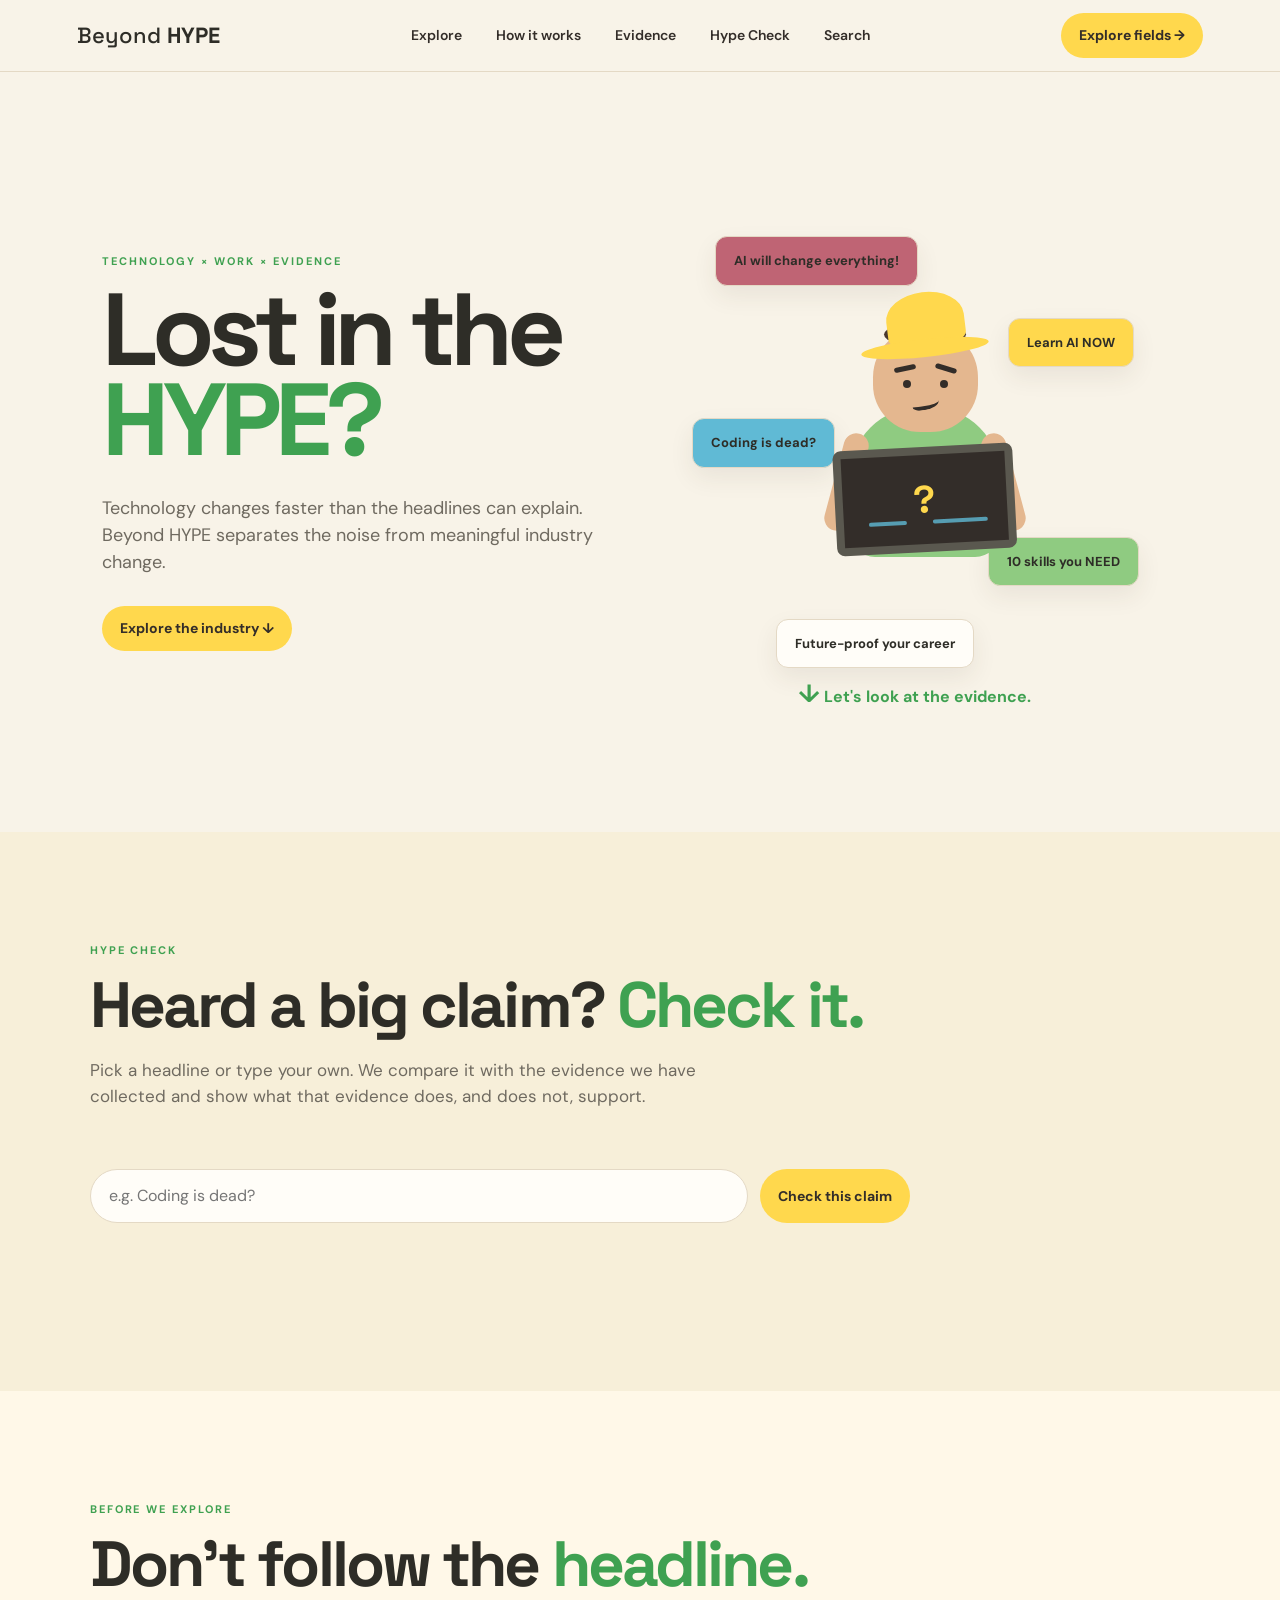
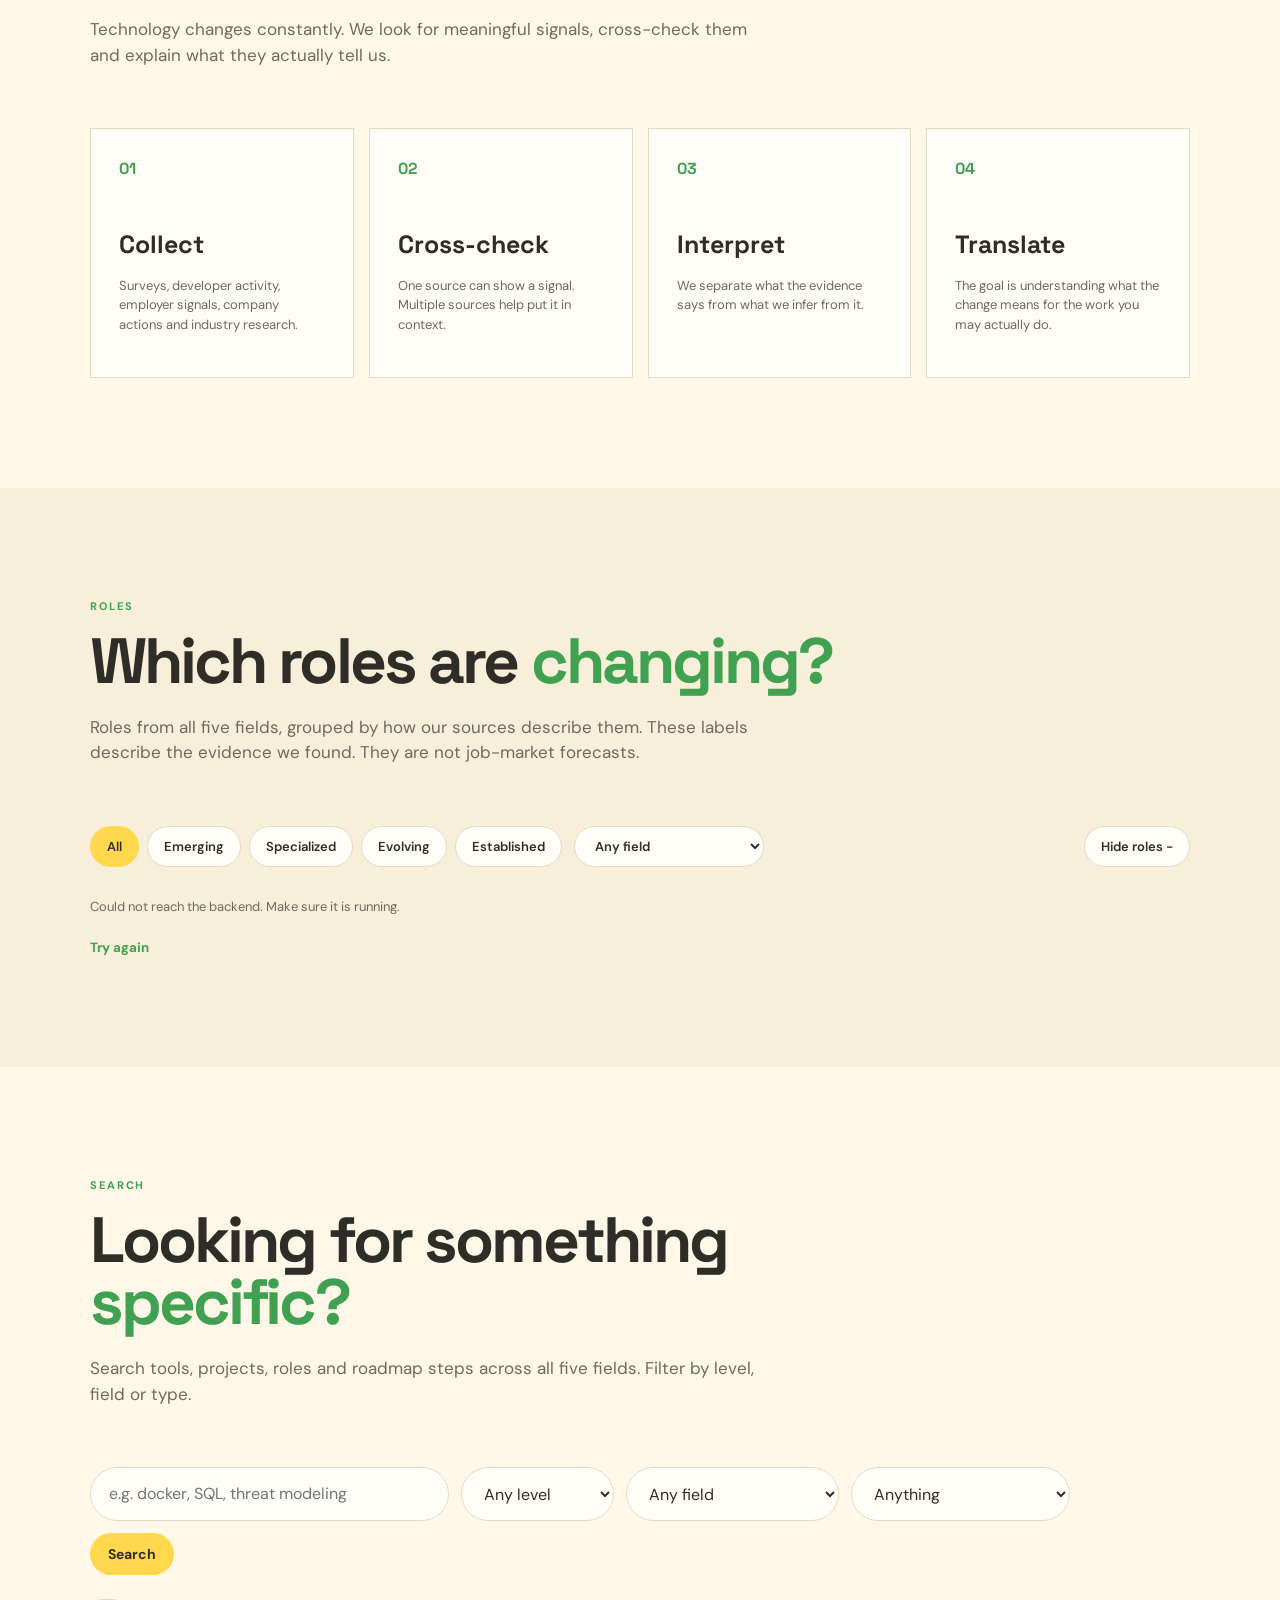
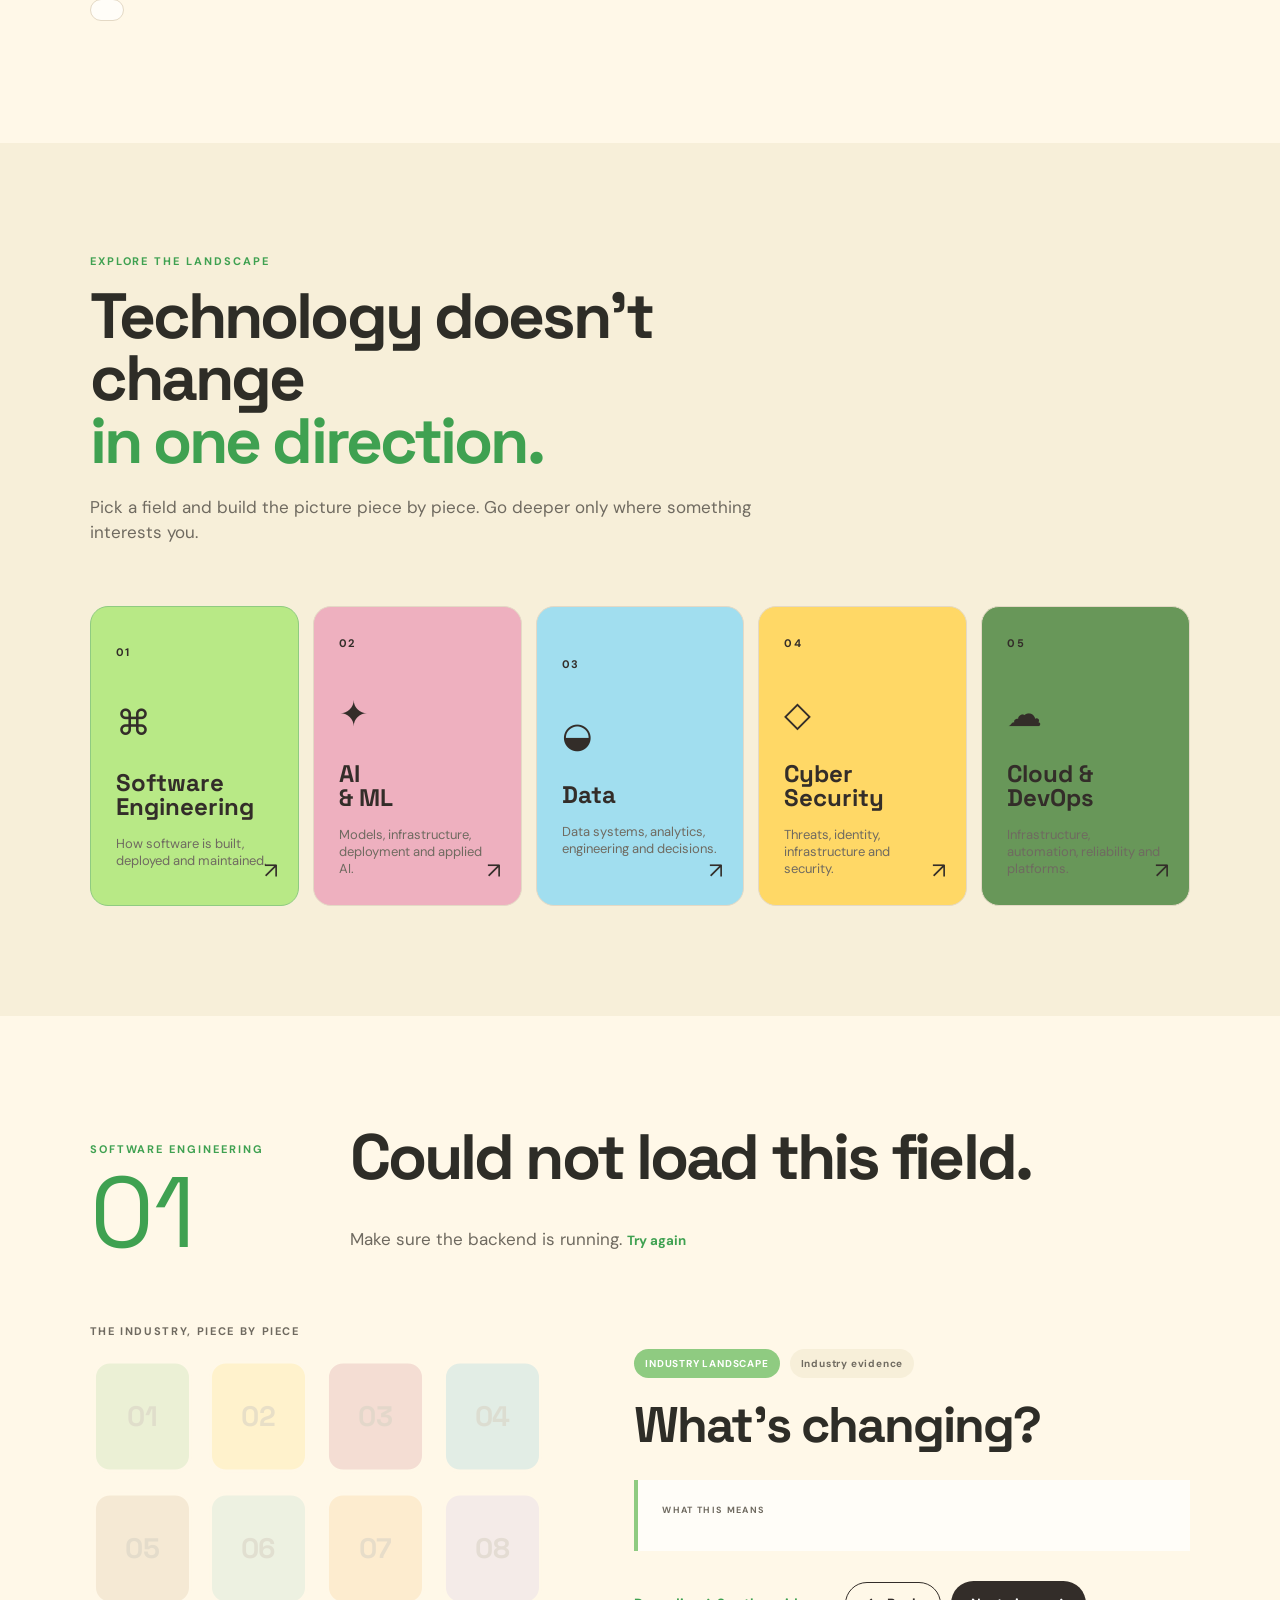
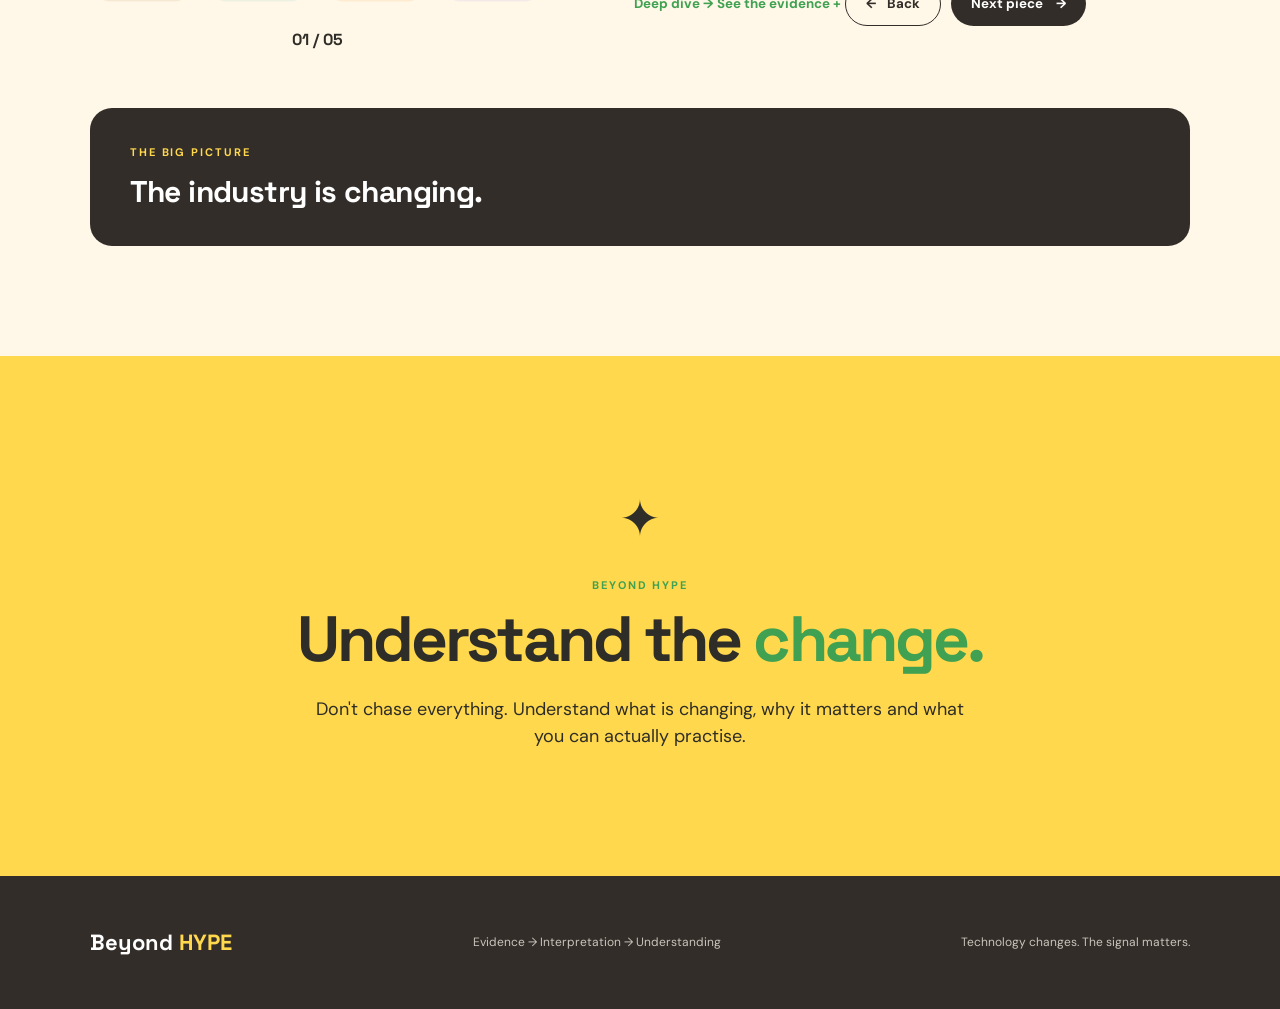
==== commit 981cd351: "21 commit" ====
--- a/Frontend/index.html
+++ b/Frontend/index.html
@@ -32,6 +32,7 @@
             <a href="#shifts">How it works</a>
             <a href="#method">Evidence</a>
             <a href="#hypecheck">Hype Check</a>
+            <a href="#search">Search</a>
         </div>
 
         <a href="#explore" class="nav-button">
@@ -394,6 +395,109 @@
 
     </section>
 
+    <!-- ================= ROLES ================= -->
+
+<section class="roles-section" id="roles">
+
+    <div class="section-heading">
+
+        <div class="eyebrow">ROLES</div>
+
+        <h2>Which roles are <span>changing?</span></h2>
+
+        <p>
+            Roles from all five fields, grouped by how our sources describe
+            them. These labels describe the evidence we found. They are not
+            job-market forecasts.
+        </p>
+
+    </div>
+
+    <div class="roles-controls">
+
+        <div class="roles-filter" id="rolesFilter">
+            <button type="button" class="active" data-status="">All</button>
+            <button type="button" data-status="Emerging">Emerging</button>
+            <button type="button" data-status="Specialized">Specialized</button>
+            <button type="button" data-status="Evolving">Evolving</button>
+            <button type="button" data-status="Established">Established</button>
+        </div>
+
+        <select id="rolesField" aria-label="Field">
+            <option value="">Any field</option>
+            <option value="F1">Software Engineering</option>
+            <option value="F2">AI / ML</option>
+            <option value="F3">Data</option>
+            <option value="F4">Cybersecurity</option>
+            <option value="F5">Cloud &amp; DevOps</option>
+        </select>
+
+    </div>
+
+    <div class="roles-grid" id="rolesGrid"></div>
+
+</section>
+
+    <!-- ================= SEARCH ================= -->
+
+    <section class="search-section" id="search">
+
+        <div class="section-heading">
+
+            <div class="eyebrow">SEARCH</div>
+
+            <h2>Looking for something <span>specific?</span></h2>
+
+            <p>
+                Search tools, projects, roles and roadmap steps across all
+                five fields. Filter by level, field or type.
+            </p>
+
+        </div>
+
+        <div class="search-row">
+
+            <input type="text" id="searchInput" maxlength="100" placeholder="e.g. docker, SQL, threat modeling"
+                aria-label="Search">
+
+            <select id="searchLevel" aria-label="Level">
+                <option value="">Any level</option>
+                <option>Beginner</option>
+                <option>Intermediate</option>
+                <option>Advanced</option>
+            </select>
+
+            <select id="searchField" aria-label="Field">
+                <option value="">Any field</option>
+                <option value="F1">Software Engineering</option>
+                <option value="F2">AI / ML</option>
+                <option value="F3">Data</option>
+                <option value="F4">Cybersecurity</option>
+                <option value="F5">Cloud &amp; DevOps</option>
+            </select>
+
+            <select id="searchType" aria-label="Type">
+                <option value="">Anything</option>
+                <option value="tool">Tools</option>
+                <option value="project">Projects</option>
+                <option value="roadmap">Roadmap steps</option>
+                <option value="role">Roles</option>
+                <option value="capability">Capabilities</option>
+                <option value="industry">Industry changes</option>
+                <option value="work">Work changes</option>
+                <option value="human">Human capabilities</option>
+                <option value="evidence">Evidence and sources</option>
+                <option value="hype">Hype claims</option>
+            </select>
+
+            <button type="button" id="searchButton" class="hero-button">Search</button>
+
+        </div>
+
+        <div class="search-results" id="searchResults" aria-live="polite"></div>
+
+    </section>
+
 
     <!-- ================= FIELD EXPLORATION ================= -->
 
--- a/Frontend/style.css
+++ b/Frontend/style.css
@@ -139,7 +139,7 @@
 .section-heading p,
 .field-intro p,
 .now-intro p,
-.emerging-copy > p {
+.emerging-copy>p {
     margin-top: 22px;
     max-width: 680px;
     color: var(--muted);
@@ -343,7 +343,9 @@
 }
 
 @keyframes float {
-    0%, 100% {
+
+    0%,
+    100% {
         transform: translateY(0) rotate(-2deg);
     }
 
@@ -721,7 +723,7 @@
 
 .big-picture-right li {
     padding: 14px 0;
-    border-bottom: 1px solid rgba(255,255,255,0.18);
+    border-bottom: 1px solid rgba(255, 255, 255, 0.18);
     font-size: 16px;
 }
 
@@ -978,7 +980,7 @@
 }
 
 footer p,
-footer > span {
+footer>span {
     color: #c9c5bb;
     font-size: 12px;
 }
@@ -1333,7 +1335,7 @@
     margin: 8px 0 10px;
 }
 
-#deepDivePanel > p {
+#deepDivePanel>p {
     margin-bottom: 18px;
     color: var(--muted);
     line-height: 1.6;
@@ -1347,7 +1349,7 @@
 .deep-dive-item {
     padding: 14px 16px;
     border-left: 3px solid var(--green);
-    background: rgba(255,255,255,0.45);
+    background: rgba(255, 255, 255, 0.45);
 }
 
 .deep-dive-item strong {
@@ -1374,7 +1376,7 @@
     border-bottom: none;
 }
 
-.deep-dive-step > span {
+.deep-dive-step>span {
     font-weight: 700;
     font-family: "Space Grotesk", sans-serif;
 }
@@ -1432,16 +1434,31 @@
     font-size: 30px;
 }
 
-.piece-5 { background: #c7a77a; }
-.piece-6 { background: #9ad0c2; }
-.piece-7 { background: #f3b562; }
-.piece-8 { background: #c2b0e8; }
+.piece-5 {
+    background: #c7a77a;
+}
+
+.piece-6 {
+    background: #9ad0c2;
+}
+
+.piece-7 {
+    background: #f3b562;
+}
+
+.piece-8 {
+    background: #c2b0e8;
+}
 
 /* ===== Hype Check ===== */
 
-.hype-card { cursor: pointer; }
-
-.hype-section { background: var(--cream-dark); }
+.hype-card {
+    cursor: pointer;
+}
+
+.hype-section {
+    background: var(--cream-dark);
+}
 
 .hype-input-row {
     display: flex;
@@ -1460,9 +1477,14 @@
     font: inherit;
 }
 
-.hype-input-row input:focus { outline: 2px solid var(--green); }
-
-.hype-input-row button { border: none; cursor: pointer; }
+.hype-input-row input:focus {
+    outline: 2px solid var(--green);
+}
+
+.hype-input-row button {
+    border: none;
+    cursor: pointer;
+}
 
 .hype-chips {
     display: flex;
@@ -1482,7 +1504,9 @@
     color: var(--brown);
 }
 
-.hype-chip:hover { border-color: var(--green); }
+.hype-chip:hover {
+    border-color: var(--green);
+}
 
 .hype-card-result {
     background: var(--white);
@@ -1509,9 +1533,20 @@
     letter-spacing: 0.06em;
 }
 
-.verdict-supported { background: #cfe8c6; color: #2f6b3a; }
-.verdict-partly    { background: #ffe9a6; color: #7a5b00; }
-.verdict-not       { background: #f1d4ce; color: #864f47; }
+.verdict-supported {
+    background: #cfe8c6;
+    color: #2f6b3a;
+}
+
+.verdict-partly {
+    background: #ffe9a6;
+    color: #7a5b00;
+}
+
+.verdict-not {
+    background: #f1d4ce;
+    color: #864f47;
+}
 
 .hype-columns {
     display: grid;
@@ -1520,10 +1555,416 @@
     margin: 26px 0;
 }
 
-.hype-columns ul { padding-left: 18px; }
-.hype-columns li { font-size: 13px; margin-bottom: 8px; }
-.hype-columns p  { font-size: 14px; margin-bottom: 16px; color: var(--muted); }
+.hype-columns ul {
+    padding-left: 18px;
+}
+
+.hype-columns li {
+    font-size: 13px;
+    margin-bottom: 8px;
+}
+
+.hype-columns p {
+    font-size: 14px;
+    margin-bottom: 16px;
+    color: var(--muted);
+}
 
 @media (max-width: 800px) {
-    .hype-columns { grid-template-columns: 1fr; }
+    .hype-columns {
+        grid-template-columns: 1fr;
+    }
+}
+
+/* ===== Search ===== */
+
+.search-section {
+    background: var(--cream);
+}
+
+.search-row {
+    display: flex;
+    gap: 12px;
+    flex-wrap: wrap;
+    max-width: 980px;
+}
+
+.search-row input,
+.search-row select {
+    padding: 14px 18px;
+    border: 1px solid var(--line);
+    border-radius: 30px;
+    background: var(--white);
+    color: var(--brown);
+    font: inherit;
+}
+
+.search-row input {
+    flex: 1 1 280px;
+}
+
+.search-row input:focus,
+.search-row select:focus {
+    outline: 2px solid var(--green);
+}
+
+.search-row button {
+    border: none;
+    cursor: pointer;
+}
+
+.search-results {
+    display: grid;
+    gap: 10px;
+    margin-top: 28px;
+    max-width: 980px;
+}
+
+.search-summary {
+    font-size: 13px;
+    color: var(--muted);
+}
+
+.search-result {
+    display: grid;
+    gap: 4px;
+    text-align: left;
+    background: var(--white);
+    border: 1px solid var(--line);
+    border-radius: 14px;
+    padding: 14px 18px;
+    color: var(--brown);
+}
+
+.search-result:hover {
+    border-color: var(--green);
+}
+
+.search-result small {
+    font-size: 10px;
+    letter-spacing: 0.1em;
+    font-weight: 700;
+    color: var(--green-dark);
+}
+
+.search-result strong {
+    font-family: "Space Grotesk", sans-serif;
+    font-size: 18px;
+}
+
+.search-result span {
+    font-size: 13px;
+    color: var(--muted);
+}
+.verdict-note {
+    font-size: 13px;
+    color: var(--muted);
+    margin: 12px 0 0;
+}
+
+/* ===== Roles view ===== */
+
+.roles-controls {
+    display: flex;
+    gap: 12px;
+    flex-wrap: wrap;
+    align-items: center;
+    margin-bottom: 30px;
+}
+
+.roles-filter { display: flex; gap: 8px; flex-wrap: wrap; }
+
+.roles-filter button,
+.roles-controls select {
+    padding: 10px 16px;
+    border: 1px solid var(--line);
+    border-radius: 30px;
+    background: var(--white);
+    color: var(--brown);
+    font: inherit;
+    font-size: 13px;
+    font-weight: 600;
+}
+
+.roles-filter button.active {
+    background: var(--yellow);
+    border-color: var(--yellow);
+}
+
+button.role-card {
+    display: block;
+    width: 100%;
+    text-align: left;
+    font: inherit;
+    color: var(--brown);
+    cursor: pointer;
+}
+
+button.role-card:hover { border-color: var(--green); }
+
+.role-change { font-size: 14px; margin-bottom: 10px; }
+.role-shift  { font-size: 13px; color: var(--muted); }
+.role-label  { display: block; margin-top: 12px; font-size: 11px; color: var(--muted); }
+
+.role-status.emerging    { background: #d8e8ef; color: #426777; }
+.role-status.specialized { background: #e6dcf5; color: #5b4a82; }
+.role-status.established { background: #dbe8d5; color: #496244; }
+
+/* ===== Evidence signal badges ===== */
+
+.strength-badge {
+    display: inline-block;
+    padding: 2px 8px;
+    border-radius: 20px;
+    font-size: 10px;
+    font-weight: 700;
+    letter-spacing: 0.04em;
+    vertical-align: middle;
+}
+
+.strength-established { background: #dbe8d5; color: #496244; }
+.strength-employer    { background: #d8e8ef; color: #426777; }
+.strength-emerging    { background: #ffe9a6; color: #7a5b00; }
+.strength-other       { background: var(--cream-dark); color: var(--muted); }
+
+.strength-legend { font-size: 11px; color: var(--muted); margin-top: 14px; }
+
+/* ===== Back button, clickable pills and tiles ===== */
+
+.prev-piece {
+    margin-top: 30px;
+    margin-right: 10px;
+    background: transparent;
+    color: var(--brown);
+    border: 1.5px solid var(--brown);
+    padding: 12.5px 20px;
+    border-radius: 30px;
+    font-weight: 700;
+}
+
+.prev-piece span { margin-right: 8px; }
+
+.prev-piece:hover:not(:disabled) { background: var(--brown); color: white; }
+
+.prev-piece:disabled { opacity: 0.35; cursor: default; }
+
+.pill-action { cursor: pointer; transition: box-shadow 0.2s ease; }
+
+.pill-action:hover,
+.pill-action:focus-visible { box-shadow: 0 0 0 2px var(--green); outline: none; }
+
+.puzzle-piece:hover { opacity: 1; }
+
+/* ===== Before we explore: clickable cards + detail panel ===== */
+
+.method-card { cursor: pointer; transition: border-color 0.25s ease, background 0.25s ease; }
+
+.method-card:hover,
+.method-card.method-active { border-color: var(--green); }
+
+.method-card.method-active { background: #f1f7ea; }
+
+.method-detail {
+    display: none;
+    margin-top: 24px;
+    padding: 32px;
+    background: var(--white);
+    border: 1px solid var(--line);
+    border-radius: 18px;
+    max-width: 1100px;
+}
+
+.method-detail.open { display: block; }
+
+.method-detail h3 {
+    font-family: "Space Grotesk", sans-serif;
+    font-size: clamp(24px, 3vw, 34px);
+    line-height: 1.05;
+    letter-spacing: -0.03em;
+    margin: 8px 0 14px;
+}
+
+.method-lead { color: var(--muted); font-size: 15px; margin-bottom: 20px; max-width: 760px; }
+
+.method-columns { display: grid; grid-template-columns: 1fr 1fr; gap: 32px; }
+
+.method-detail ul { padding-left: 18px; }
+.method-detail li { font-size: 13px; margin-bottom: 8px; }
+
+.method-steps { display: grid; gap: 14px; margin: 18px 0; }
+
+.method-step {
+    padding: 14px 16px;
+    border-left: 3px solid var(--green);
+    background: var(--cream);
+}
+
+.method-step p { font-size: 14px; color: var(--muted); }
+
+.method-table-wrap { overflow-x: auto; }
+
+.method-table { border-collapse: collapse; width: 100%; font-size: 13px; }
+
+.method-table th,
+.method-table td { text-align: left; padding: 10px 12px; border-bottom: 1px solid var(--line); }
+
+.method-table th {
+    font-size: 10px;
+    letter-spacing: 0.1em;
+    text-transform: uppercase;
+    color: var(--muted);
+}
+
+.method-example { margin-top: 24px; padding: 18px; background: var(--cream); border-radius: 12px; }
+
+.method-chain {
+    display: flex;
+    flex-wrap: wrap;
+    align-items: center;
+    gap: 10px;
+    margin: 12px 0;
+    font-size: 13px;
+}
+
+.method-chain span {
+    background: var(--white);
+    border: 1px solid var(--line);
+    border-radius: 10px;
+    padding: 10px 14px;
+}
+
+.method-chain i { font-style: normal; color: var(--green-dark); font-weight: 700; }
+
+@media (max-width: 800px) {
+    .method-columns { grid-template-columns: 1fr; }
+}
+
+/* ===== Smooth jumps: leave room for the sticky menu ===== */
+
+section[id],
+header[id] { scroll-margin-top: 72px; }
+
+/* ===== Hero note is clickable ===== */
+
+.hero-note { cursor: pointer; }
+
+.hero-note.pill-action:hover,
+.hero-note.pill-action:focus-visible {
+    box-shadow: none;
+    text-decoration: underline;
+}
+
+.hero-note span {
+    display: inline-block;
+    animation: nudge 1.6s ease-in-out infinite;
+}
+
+@keyframes nudge {
+    0%, 100% { transform: translateY(0); }
+    50%      { transform: translateY(5px); }
+}
+
+/* ===== Collapsible areas (Roles, Search results) ===== */
+
+.collapse {
+    display: grid;
+    grid-template-rows: 1fr;
+    opacity: 1;
+    transition: grid-template-rows 0.35s ease, opacity 0.25s ease;
+}
+
+.collapse:not(.open) {
+    grid-template-rows: 0fr;
+    opacity: 0;
+}
+
+.collapse-inner { overflow: hidden; min-height: 0; }
+
+.collapse-toggle {
+    margin-left: auto;
+    padding: 10px 16px;
+    border: 1px solid var(--line);
+    border-radius: 30px;
+    background: var(--white);
+    color: var(--brown);
+    font: inherit;
+    font-size: 13px;
+    font-weight: 600;
+    cursor: pointer;
+}
+
+.collapse-toggle:hover { border-color: var(--green); }
+
+.results-bar {
+    display: flex;
+    max-width: 980px;
+    margin-top: 24px;
+}
+
+.results-bar .collapse-toggle { margin-left: 0; }
+
+.results-bar + .collapse .search-results { margin-top: 12px; }
+
+/* ===== The Big Picture: smaller, with next steps ===== */
+
+.big-picture {
+    margin-top: 56px;
+    padding: 36px 40px;
+    gap: 40px;
+    border-radius: 22px;
+}
+
+.big-picture h2 {
+    font-size: clamp(22px, 2.4vw, 30px);
+    line-height: 1.15;
+    letter-spacing: -0.02em;
+}
+
+.bp-meta {
+    margin-top: 16px;
+    font-size: 12px;
+    line-height: 1.6;
+    color: #c9c5bb;
+}
+
+.bp-meta span { display: block; }
+
+.big-picture-right li.bp-item {
+    display: flex;
+    justify-content: space-between;
+    align-items: center;
+    gap: 16px;
+    padding: 12px 0;
+}
+
+.bp-label {
+    display: block;
+    margin-bottom: 3px;
+    font-size: 10px;
+    font-weight: 700;
+    letter-spacing: 0.14em;
+    color: var(--yellow);
+}
+
+.bp-text { display: block; font-size: 14px; }
+
+.bp-action {
+    flex-shrink: 0;
+    border: none;
+    border-radius: 30px;
+    background: var(--yellow);
+    color: var(--brown);
+    padding: 8px 14px;
+    font-weight: 700;
+    font-size: 12px;
+    cursor: pointer;
+}
+
+.bp-action:hover { filter: brightness(0.95); }
+
+@media (max-width: 650px) {
+    .big-picture-right li.bp-item {
+        flex-direction: column;
+        align-items: flex-start;
+    }
 }
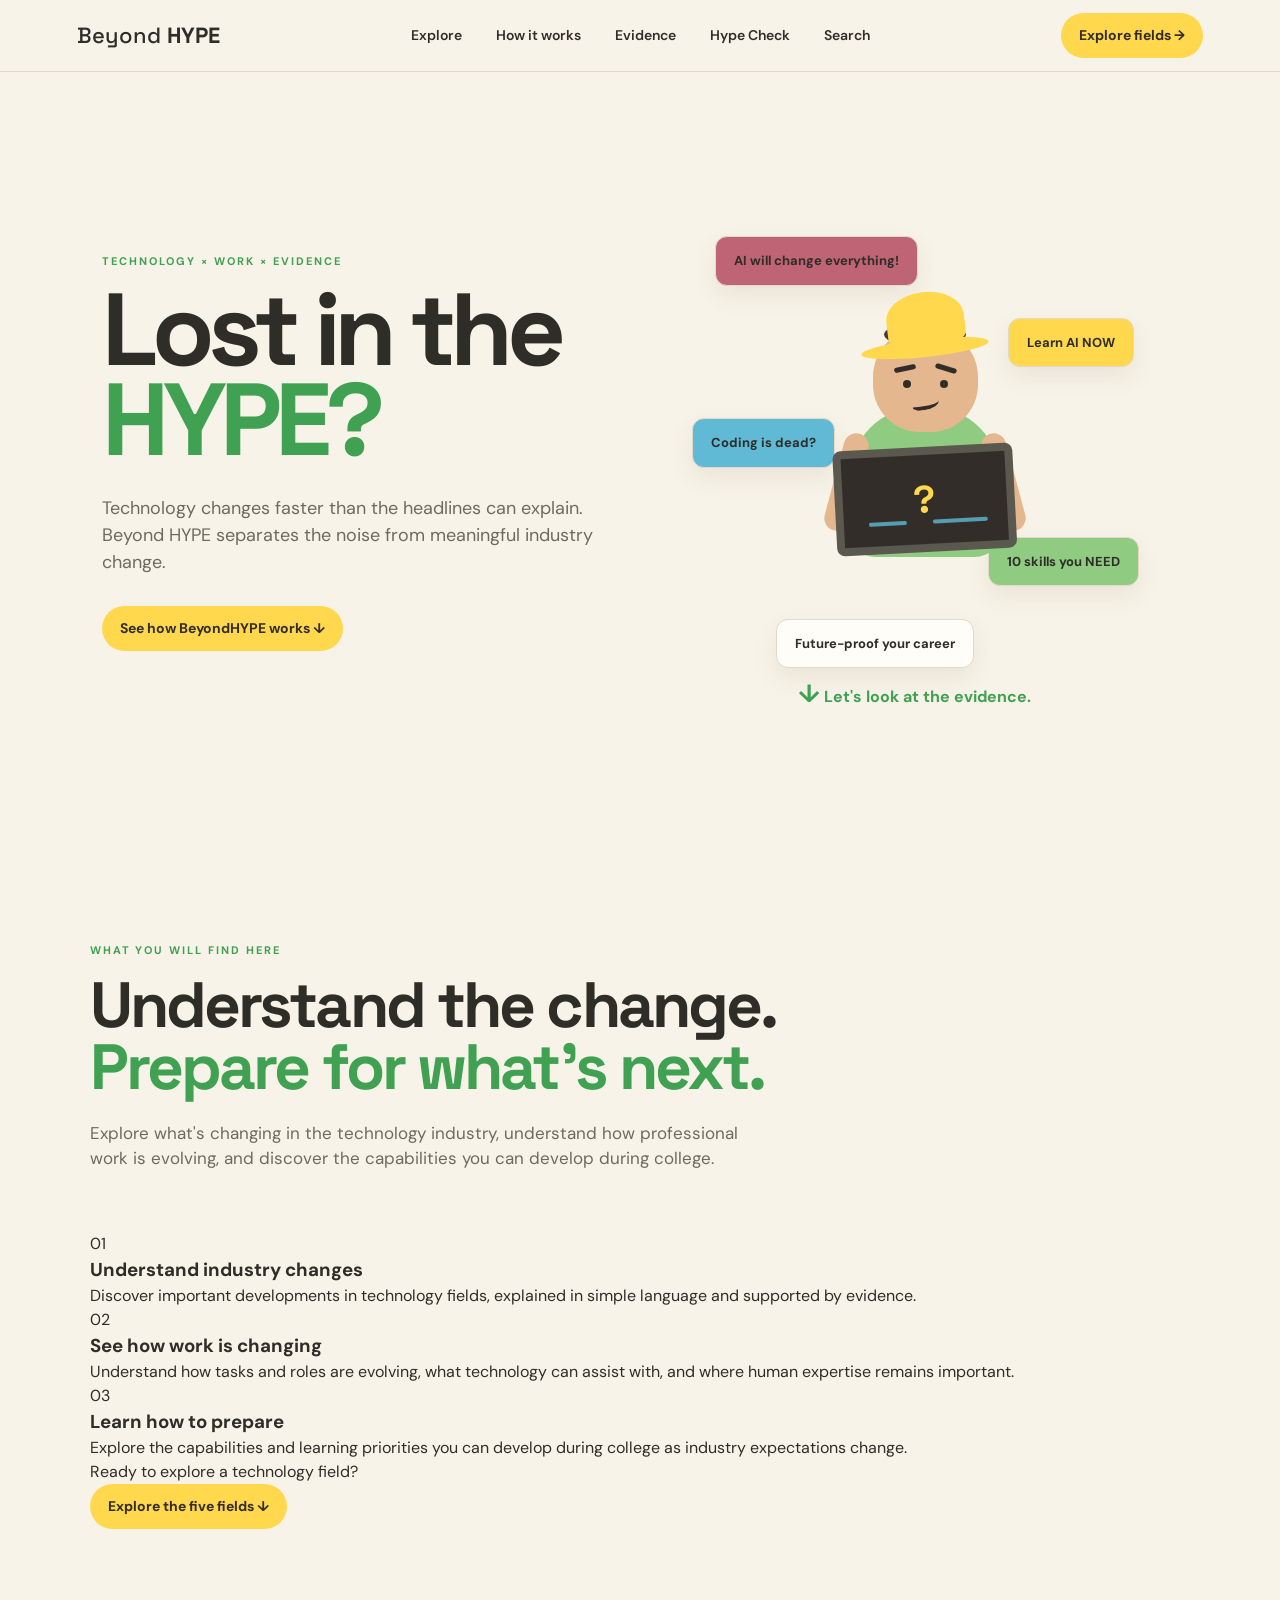
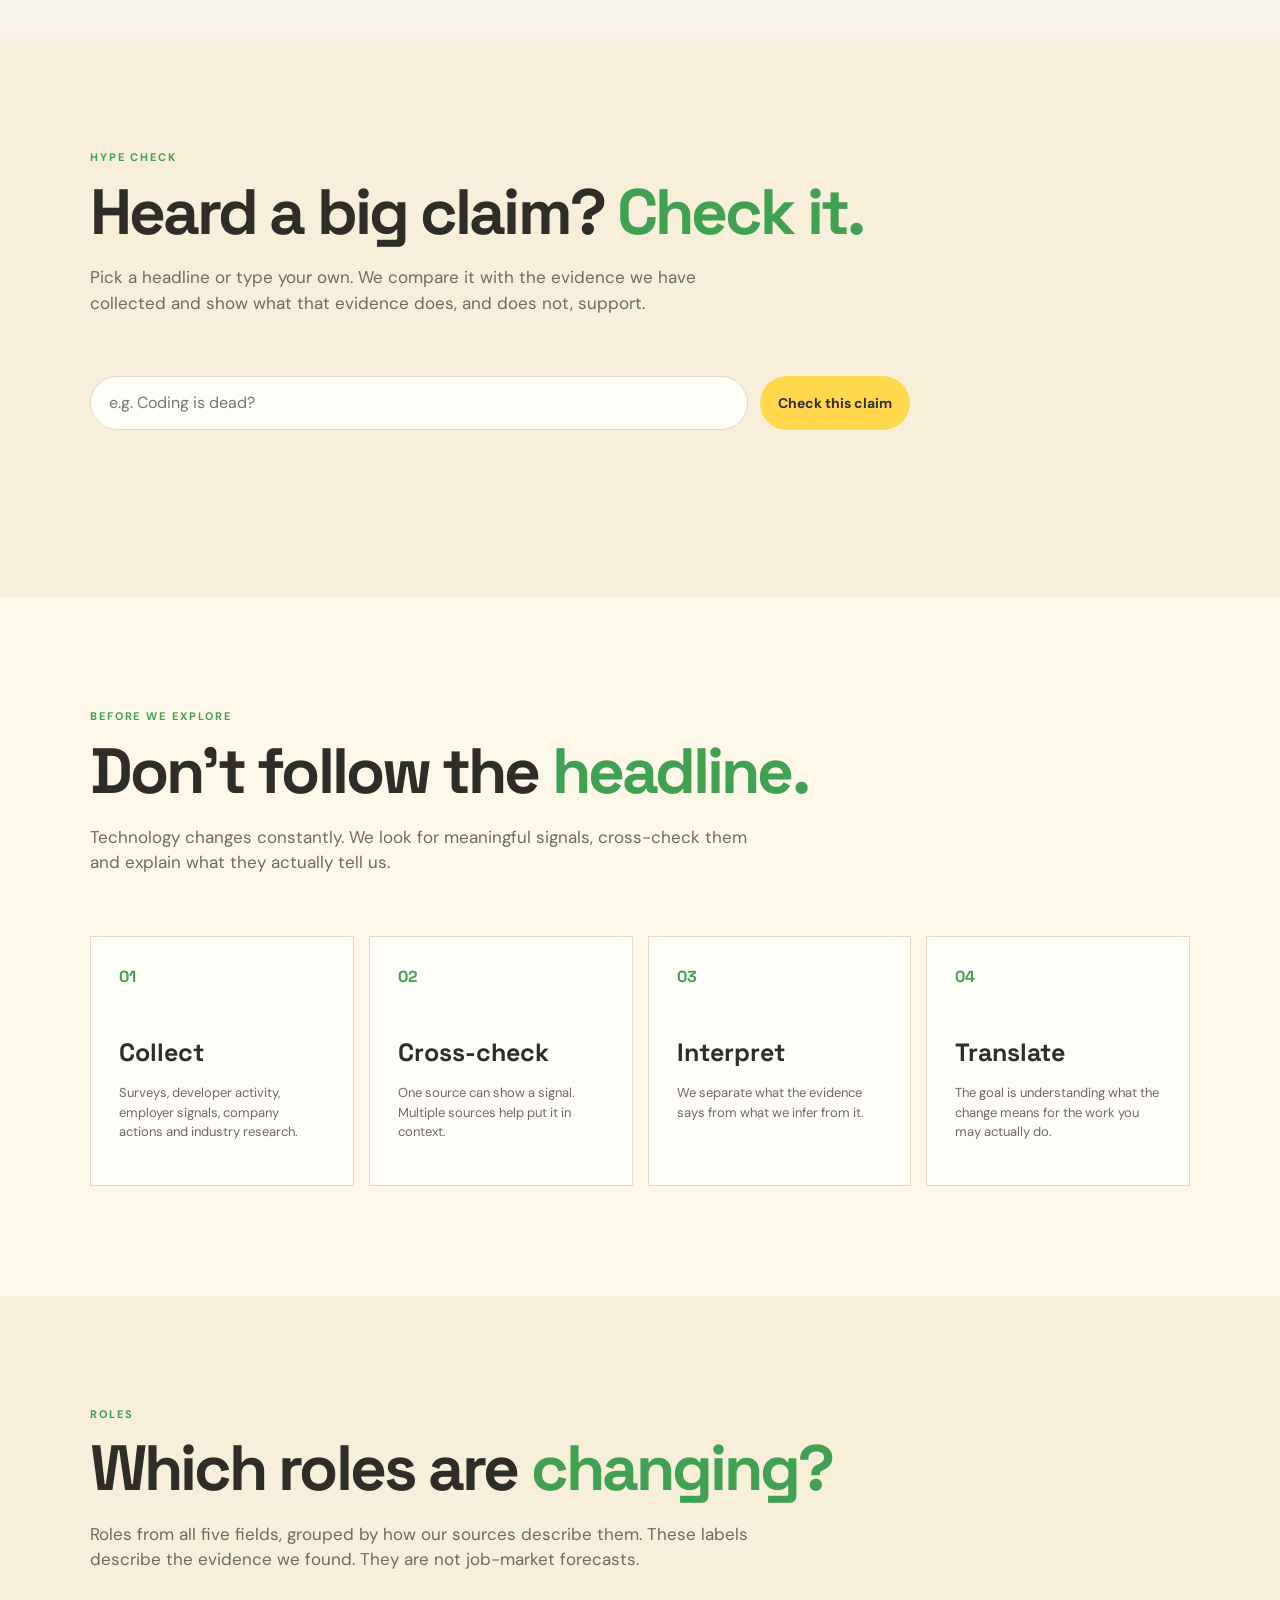
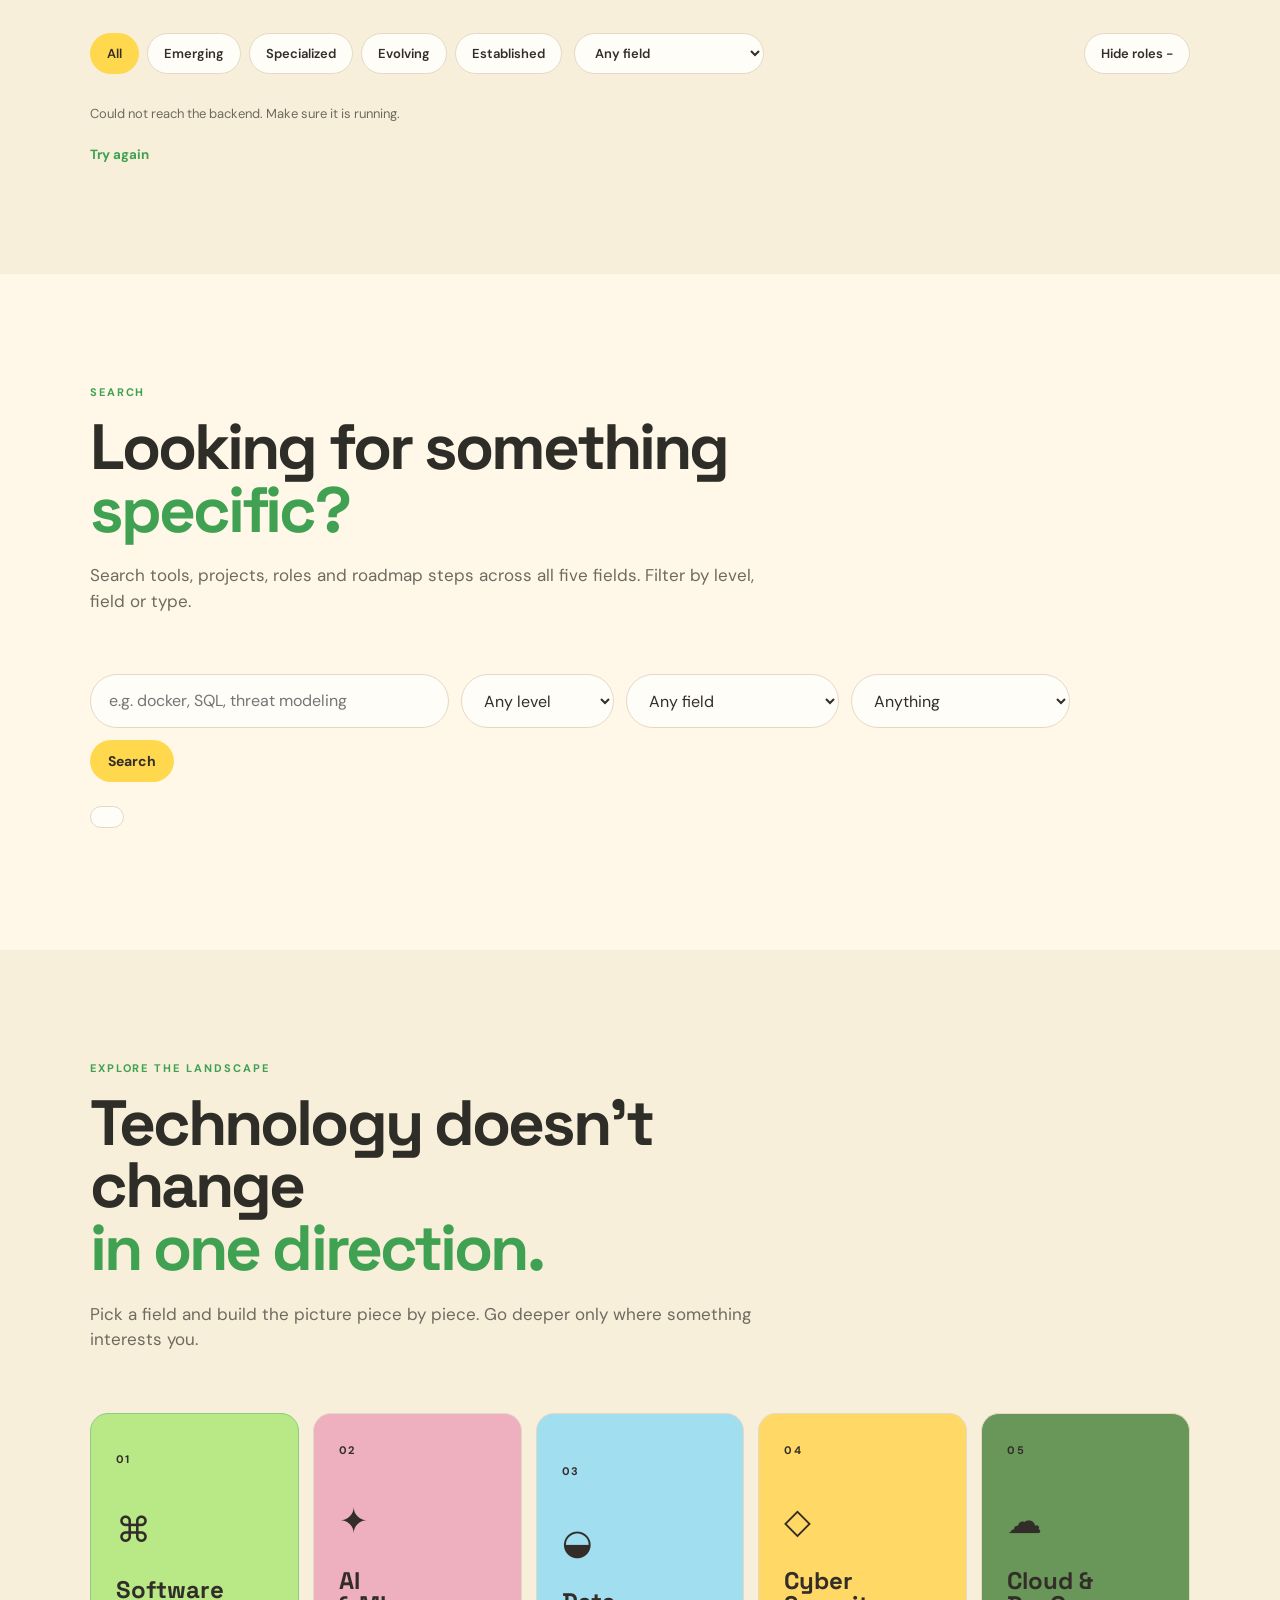
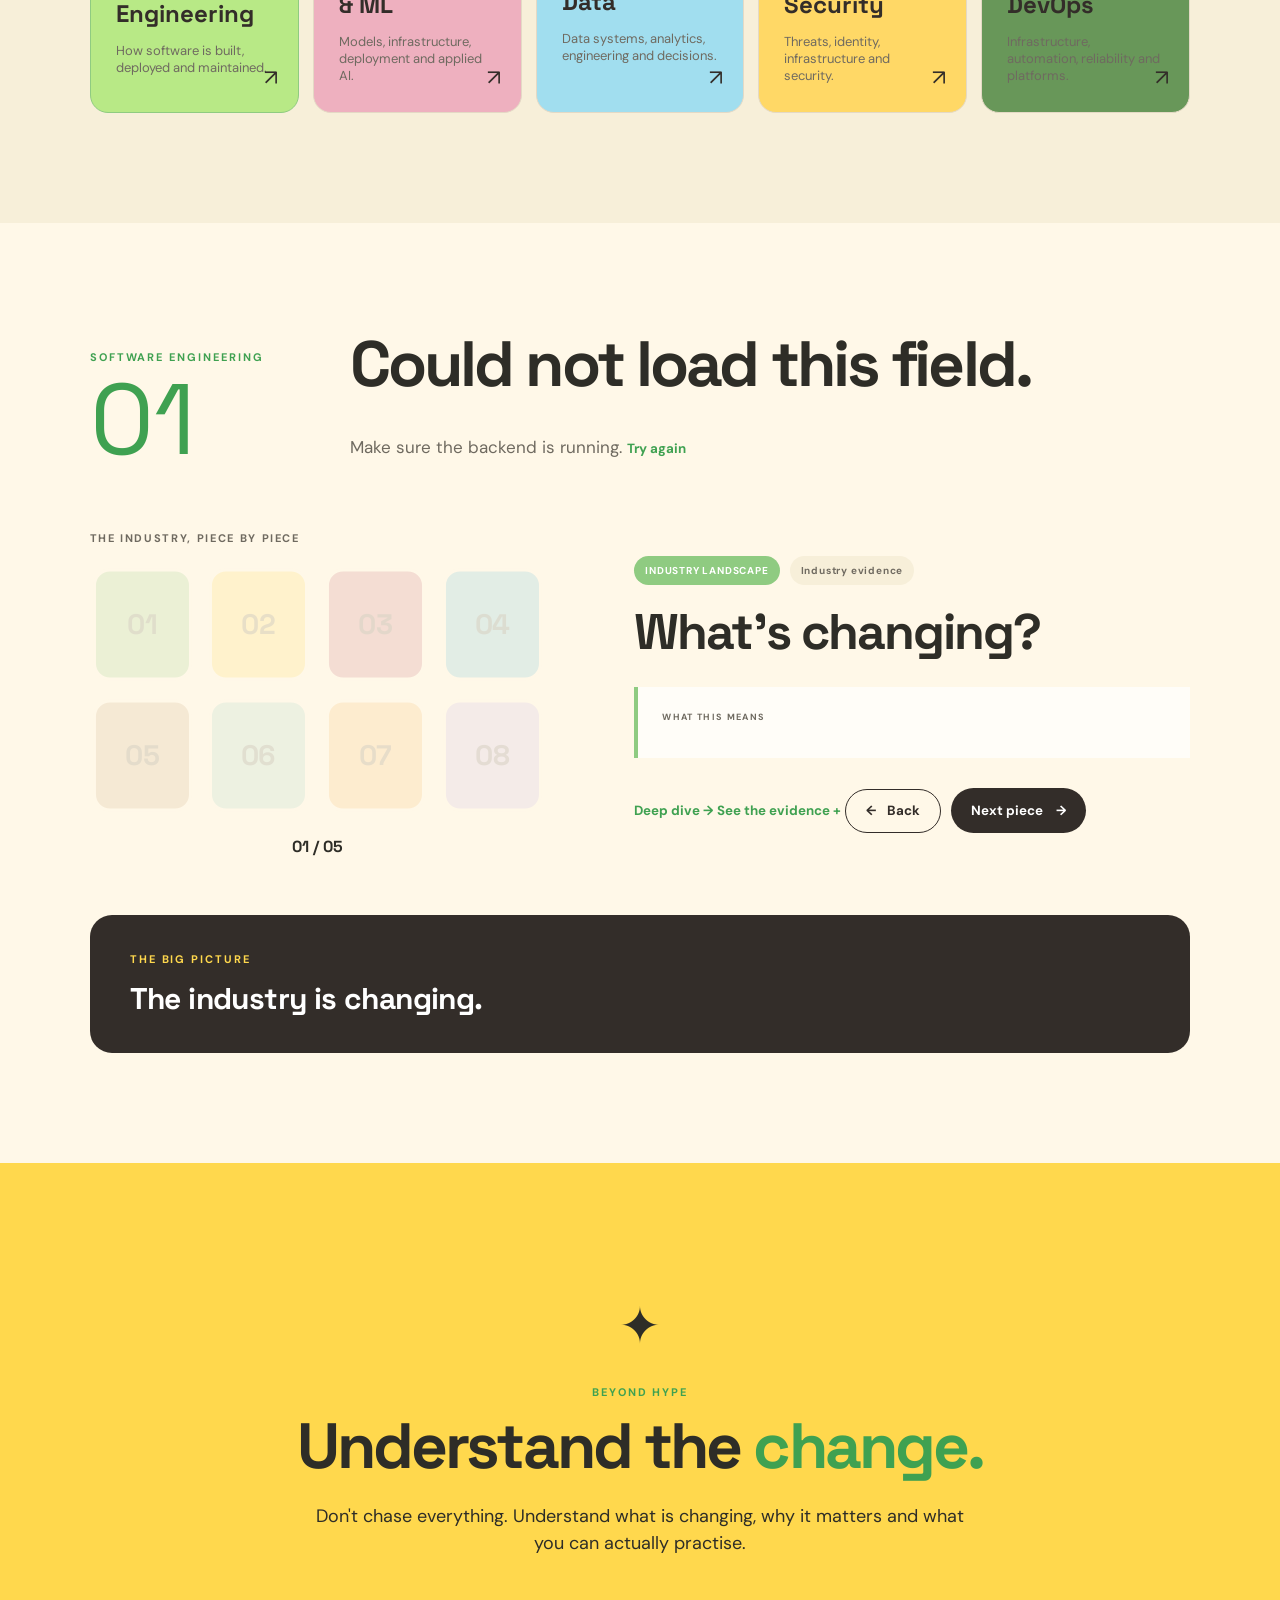
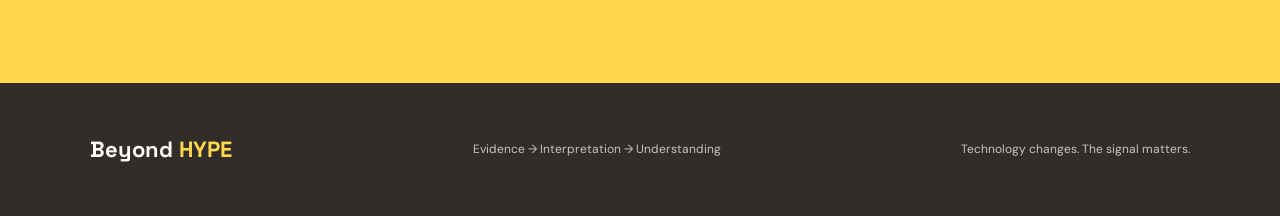
==== commit e3616f6f: "Revise button link and add 'How BeyondHYPE Works' section Updated the call-to-action button and adde" ====
--- a/Frontend/index.html
+++ b/Frontend/index.html
@@ -62,8 +62,8 @@
                 Beyond HYPE separates the noise from meaningful industry change.
             </p>
 
-            <a href="#explore" class="hero-button">
-                Explore the industry ↓
+            <a href="#how-it-works" class="hero-button">
+                See how BeyondHYPE works ↓
             </a>
 
         </div>
@@ -151,7 +151,72 @@
         </div>
 
     </header>
-    <!-- ================= HYPE CHECK ================= -->
+    <!-- ================= HOW BEYOND HYPE WORKS ================= -->
+
+    <section class="how-it-works-section" id="how-it-works">
+
+    <div class="section-heading">
+        <div class="eyebrow">WHAT YOU WILL FIND HERE</div>
+
+        <h2>
+            Understand the change.
+            <span>Prepare for what's next.</span>
+        </h2>
+
+        <p>
+            Explore what's changing in the technology industry,
+            understand how professional work is evolving, and discover
+            the capabilities you can develop during college.
+        </p>
+    </div>
+
+    <div class="how-it-works-grid">
+
+        <article class="how-card">
+            <span class="how-number">01</span>
+
+            <h3>Understand industry changes</h3>
+
+            <p>
+                Discover important developments in technology fields,
+                explained in simple language and supported by evidence.
+            </p>
+        </article>
+
+        <article class="how-card">
+            <span class="how-number">02</span>
+
+            <h3>See how work is changing</h3>
+
+            <p>
+                Understand how tasks and roles are evolving, what
+                technology can assist with, and where human expertise
+                remains important.
+            </p>
+        </article>
+
+        <article class="how-card">
+            <span class="how-number">03</span>
+
+            <h3>Learn how to prepare</h3>
+
+            <p>
+                Explore the capabilities and learning priorities
+                you can develop during college as industry
+                expectations change.
+            </p>
+        </article>
+
+    </div>
+
+    <div class="how-next">
+        <p>Ready to explore a technology field?</p>
+        <a href="#explore" class="hero-button">
+            Explore the five fields ↓
+        </a>
+    </div>
+
+</section>
 
     <section class="hype-section" id="hypecheck">
 
@@ -825,4 +890,4 @@
 
 </body>
 
-</html>+</html>
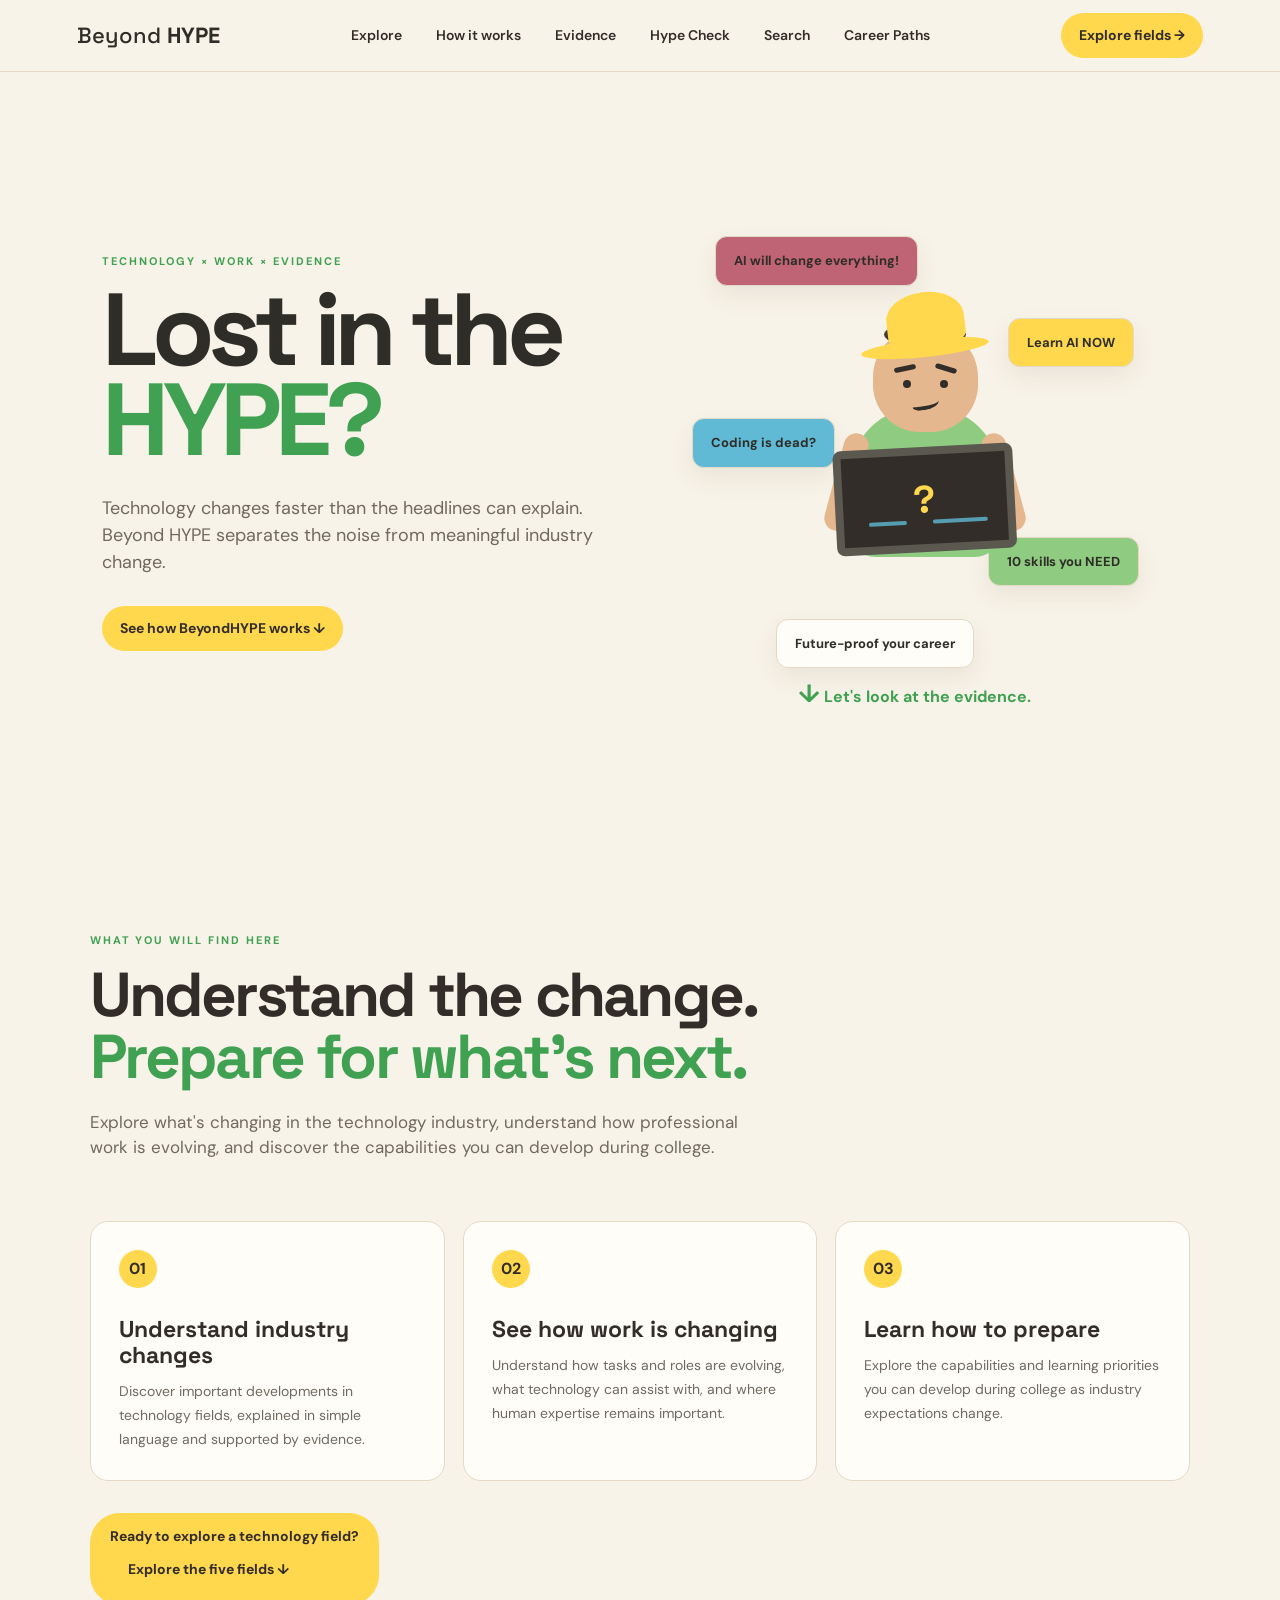
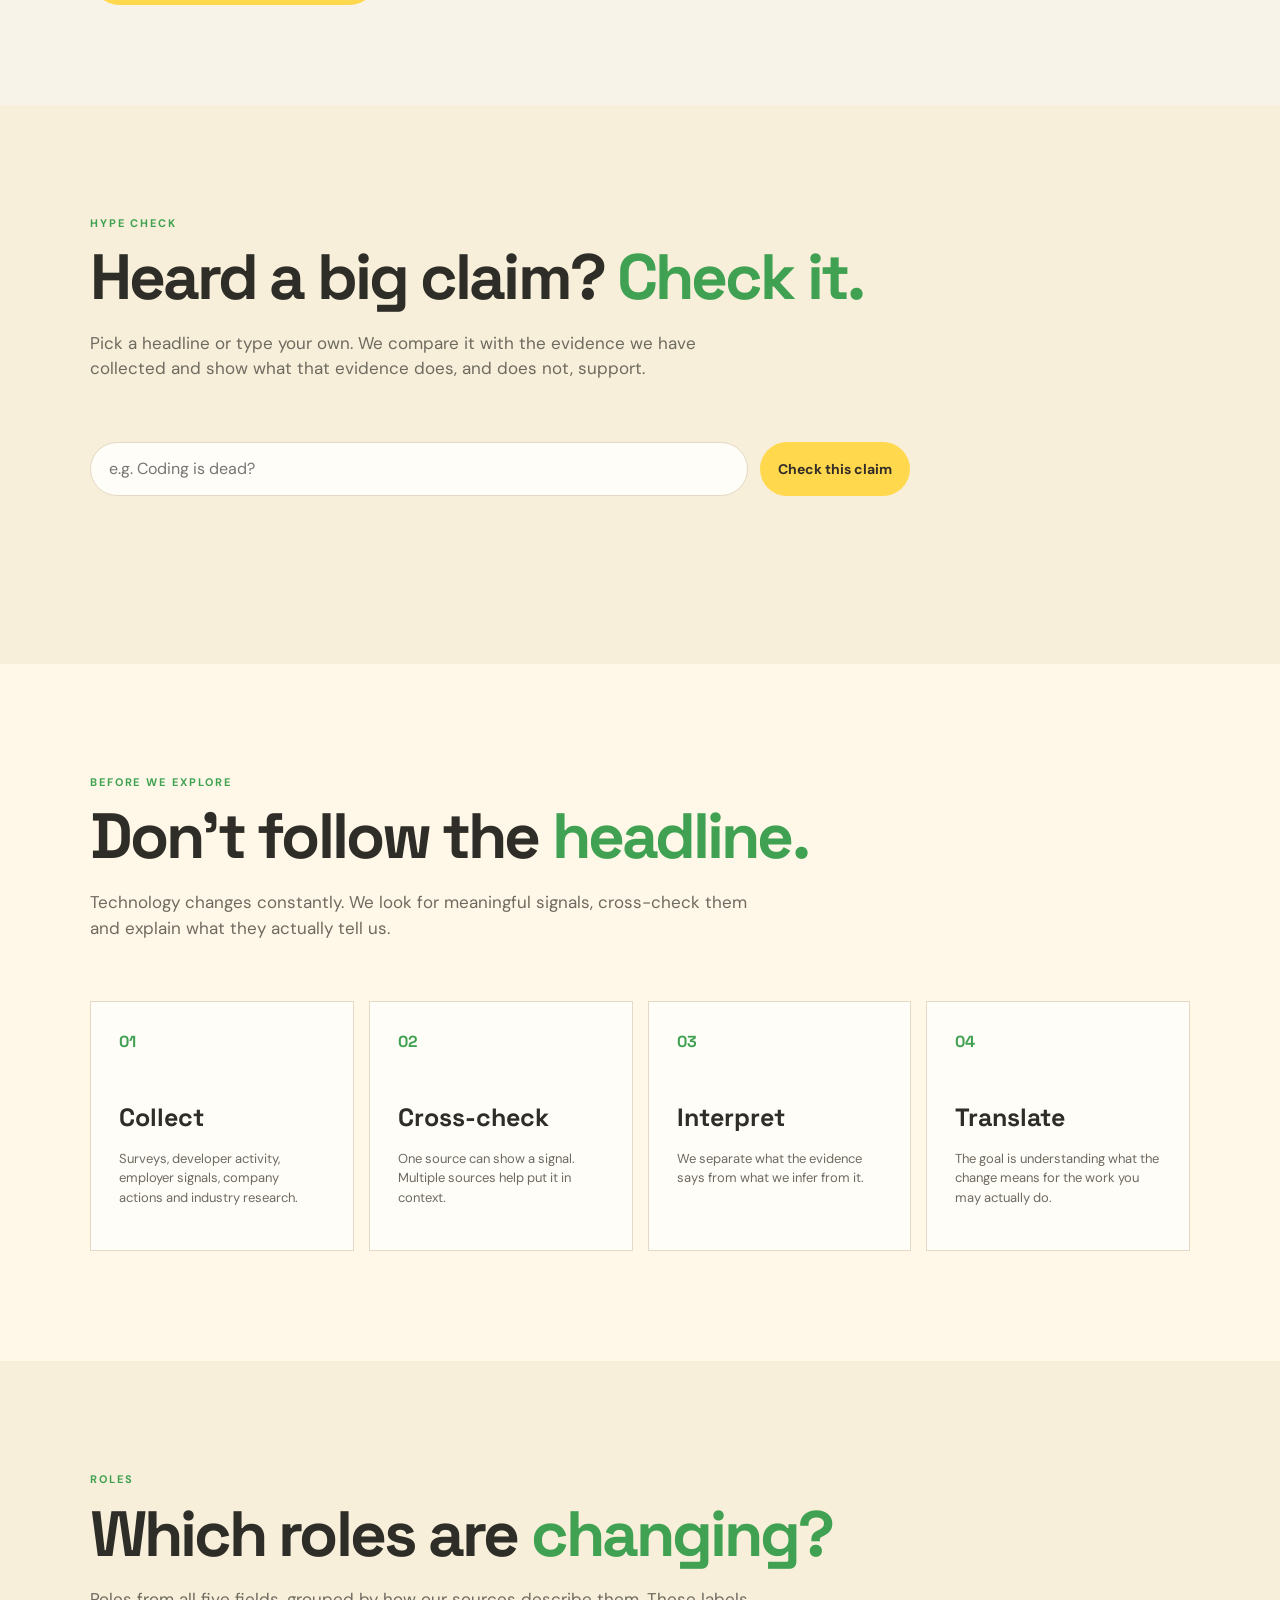
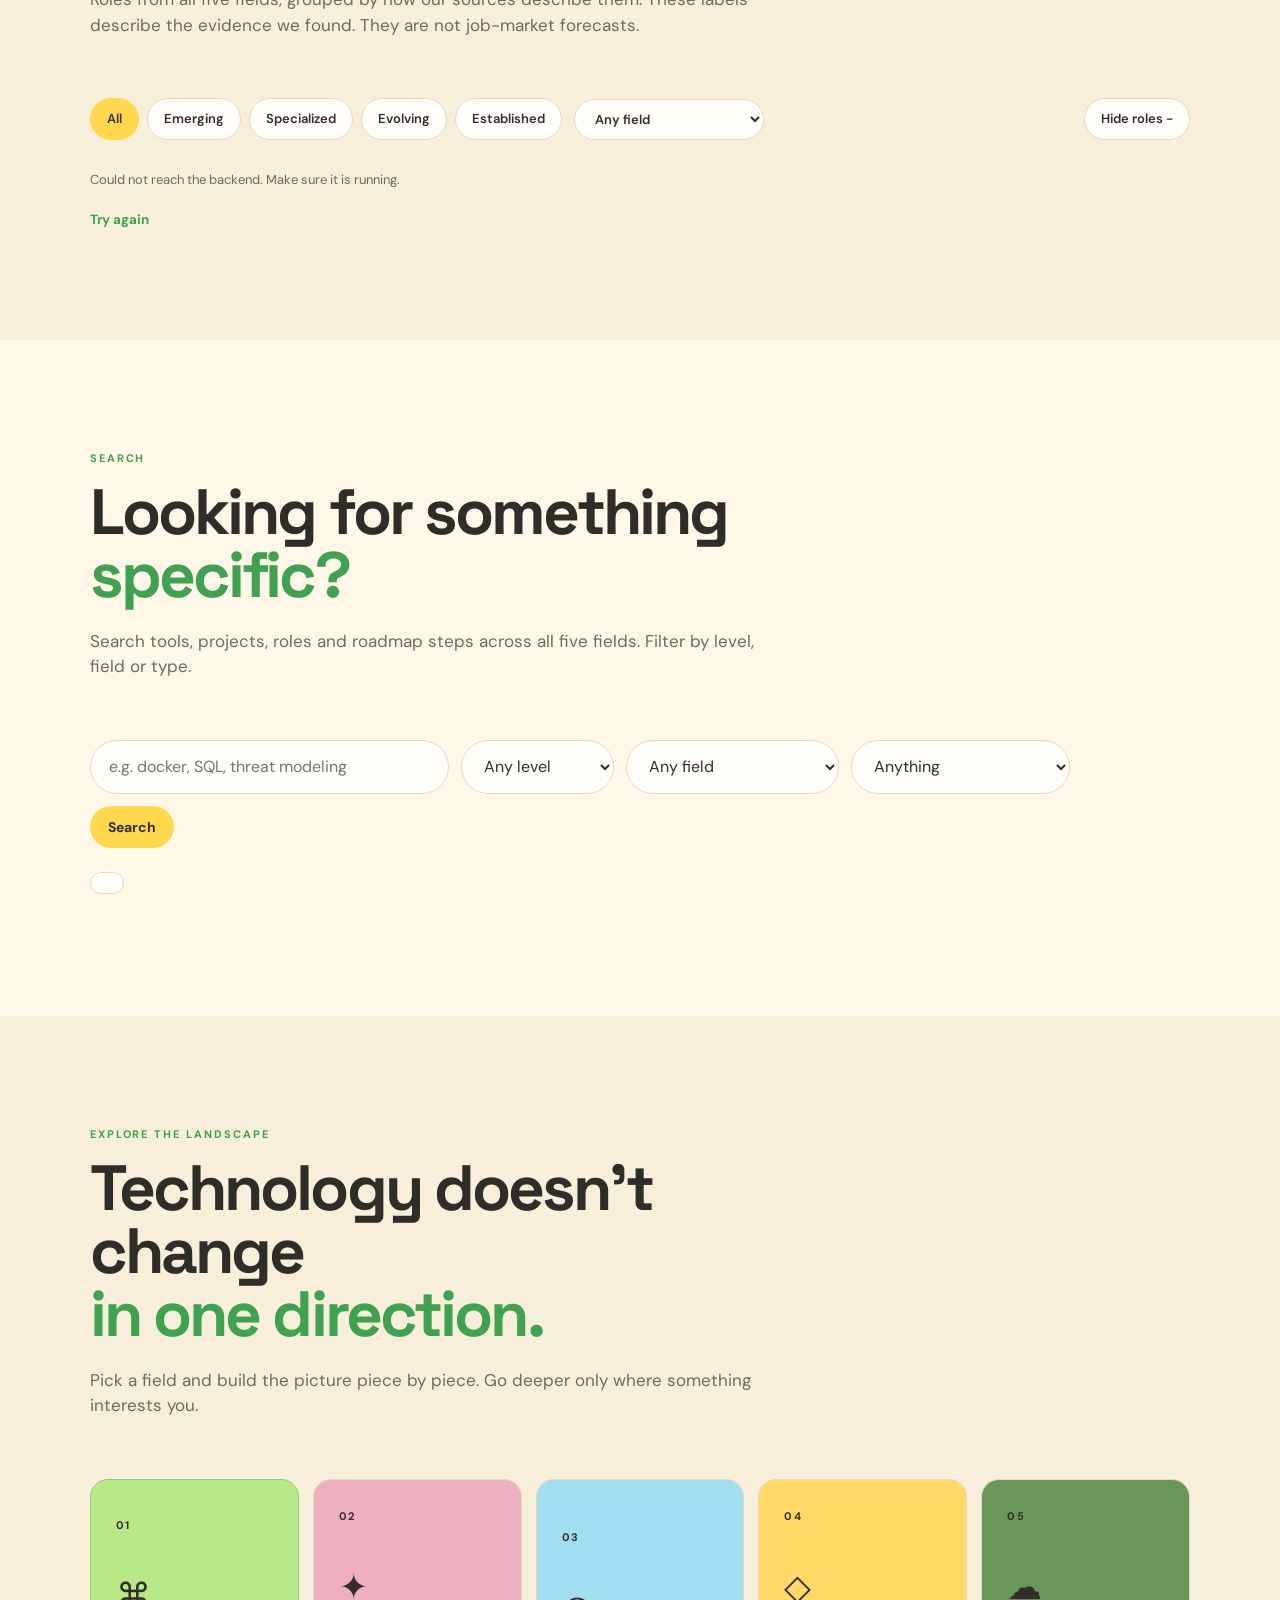
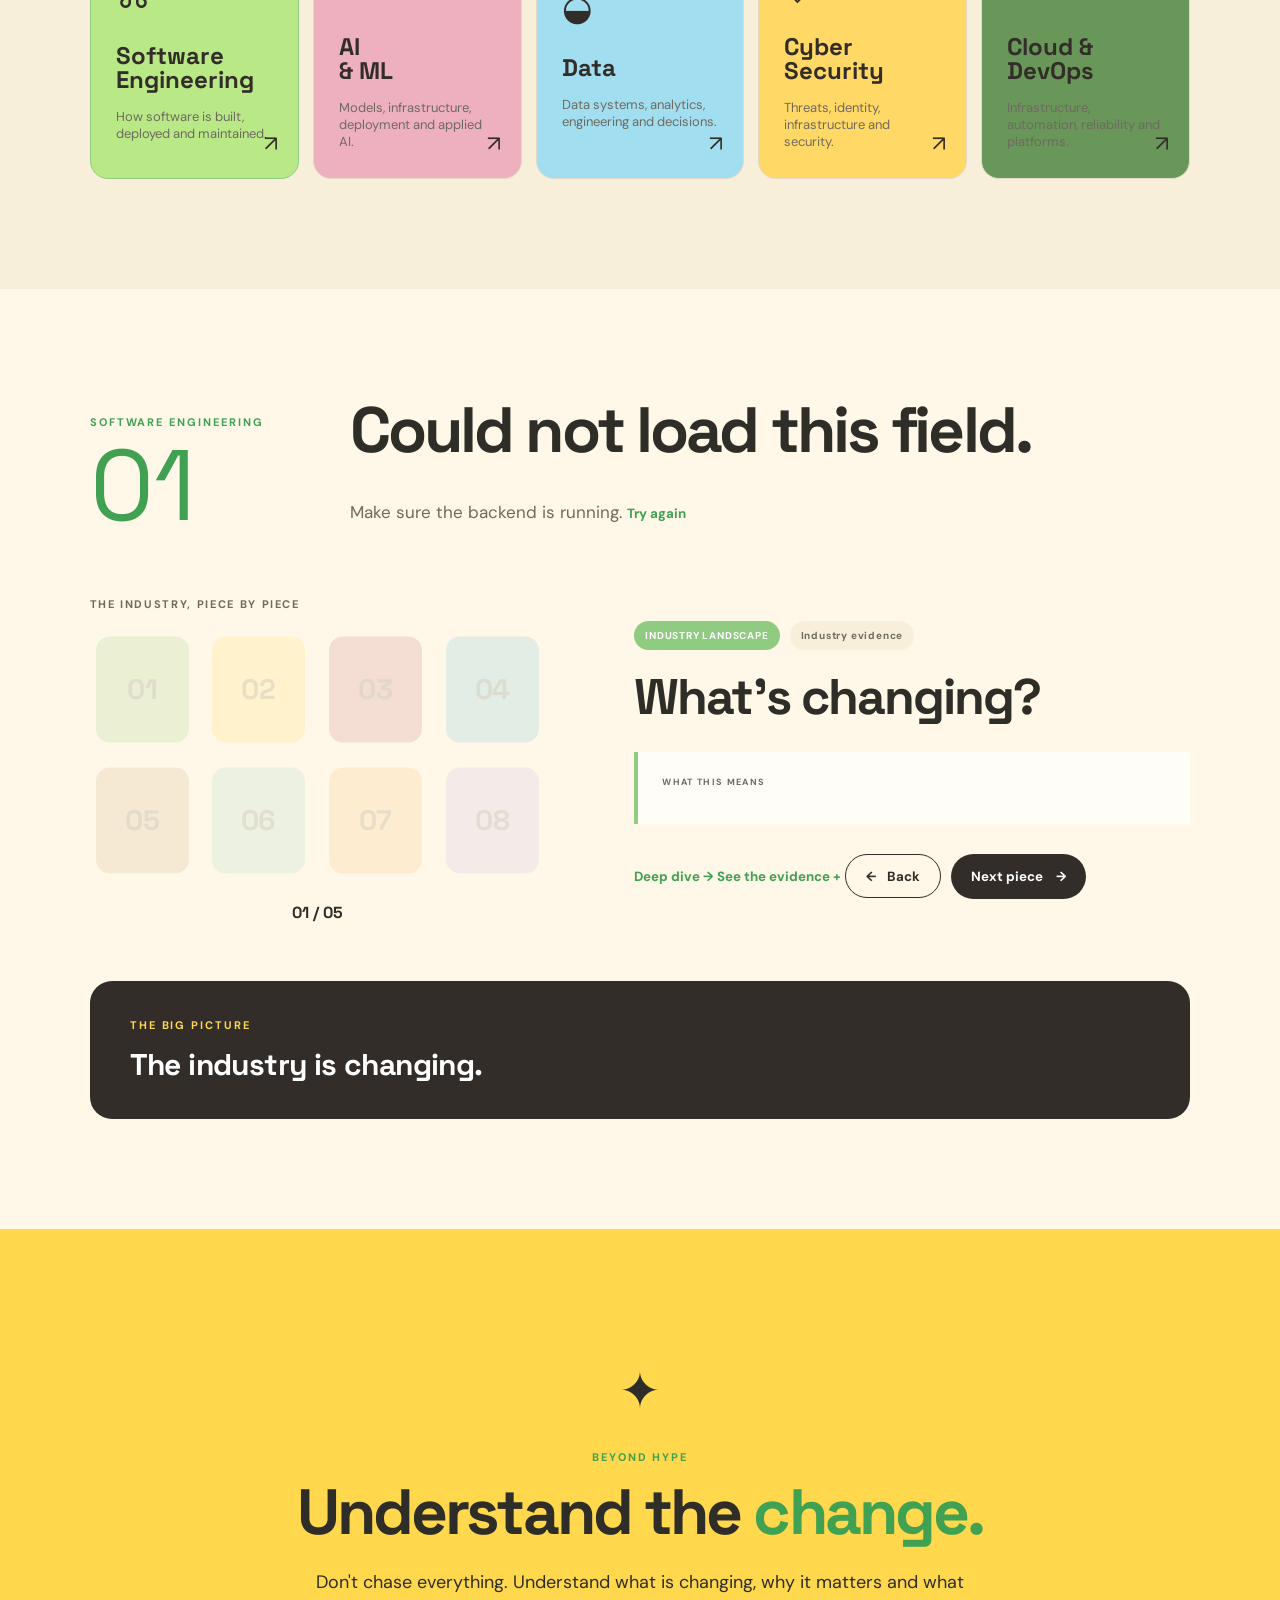
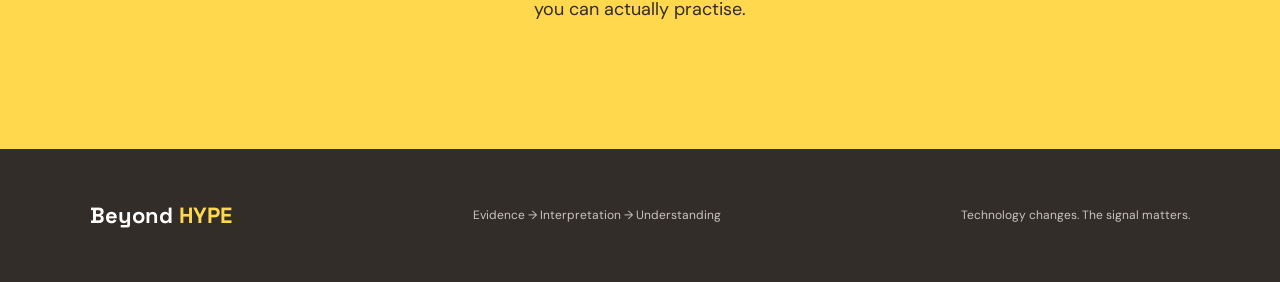
==== commit cc1a3cc9: "Save current project" ====
--- a/Frontend/index.html
+++ b/Frontend/index.html
@@ -33,6 +33,7 @@
             <a href="#method">Evidence</a>
             <a href="#hypecheck">Hype Check</a>
             <a href="#search">Search</a>
+            <a href="career-detail.html">Career Paths</a>
         </div>
 
         <a href="#explore" class="nav-button">
@@ -890,4 +891,4 @@
 
 </body>
 
-</html>
+</html>
--- a/Frontend/style.css
+++ b/Frontend/style.css
@@ -1967,4 +1967,124 @@
         flex-direction: column;
         align-items: flex-start;
     }
+}
+
+/* ===== SEE HOW BEYOND HYPE WORKS ===== */
+
+.how-it-works-section {
+    background: #f8f3e8;
+    padding: 100px 7vw;
+}
+
+.how-it-works-section .how-intro {
+    max-width: 760px;
+    margin-bottom: 42px;
+}
+
+.how-it-works-section .how-eyebrow {
+    font-size: 11px;
+    letter-spacing: 0.18em;
+    font-weight: 700;
+    color: #3fa151;
+    margin-bottom: 15px;
+}
+
+.how-it-works-section h2 {
+    font-family: "Space Grotesk", sans-serif;
+    font-size: clamp(36px, 5vw, 62px);
+    line-height: 1;
+    letter-spacing: -0.045em;
+    color: #332d29;
+    max-width: 780px;
+}
+
+.how-it-works-section .how-intro > p {
+    margin-top: 20px;
+    max-width: 680px;
+    color: #6f6a60;
+    font-size: 17px;
+}
+
+.how-it-works-grid {
+    display: grid;
+    grid-template-columns: repeat(3, minmax(0, 1fr));
+    gap: 18px;
+}
+
+.how-card {
+    background: #fffdf8;
+    border: 1px solid #e4d9c5;
+    border-radius: 18px;
+    padding: 28px;
+    min-height: 240px;
+    transition: transform 0.25s ease, border-color 0.25s ease;
+}
+
+.how-card:hover {
+    transform: translateY(-5px);
+    border-color: #8fcb81;
+}
+
+.how-number {
+    display: inline-flex;
+    align-items: center;
+    justify-content: center;
+    width: 38px;
+    height: 38px;
+    border-radius: 50%;
+    background: #ffd84d;
+    color: #332d29;
+    font-weight: 700;
+    margin-bottom: 28px;
+}
+
+.how-card h3 {
+    font-family: "Space Grotesk", sans-serif;
+    font-size: 23px;
+    line-height: 1.15;
+    color: #332d29;
+    margin-bottom: 12px;
+}
+
+.how-card p {
+    color: #6f6a60;
+    font-size: 14px;
+    line-height: 1.7;
+}
+
+.how-next {
+    display: inline-block;
+    margin-top: 32px;
+    padding: 13px 20px;
+    border-radius: 30px;
+    background: #ffd84d;
+    color: #332d29;
+    text-decoration: none;
+    font-size: 14px;
+    font-weight: 700;
+    transition: transform 0.2s ease;
+}
+
+.how-next:hover {
+    transform: translateY(-2px);
+}
+
+@media (max-width: 800px) {
+    .how-it-works-grid {
+        grid-template-columns: 1fr;
+    }
+
+    .how-card {
+        min-height: auto;
+    }
+}
+
+@media (max-width: 650px) {
+    .how-it-works-section {
+        padding: 75px 5vw;
+    }
+
+    .how-card {
+        padding: 24px;
+    }
 }
